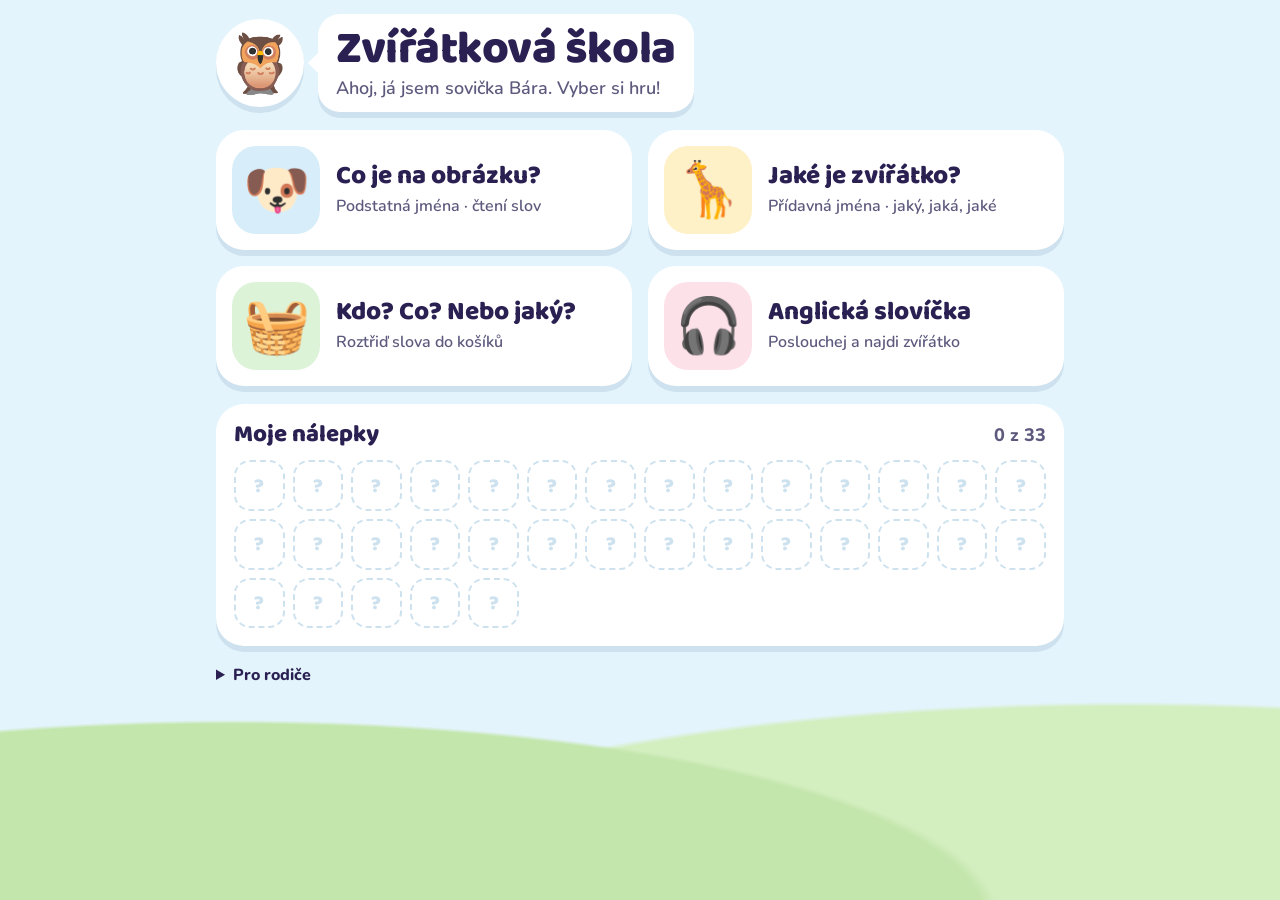
==== index.html @ 3a4d7b4a "Add Zvířátková škola: HTML word game for kids Single-file app with four games: picture to noun, adje" ====
<!doctype html>
<html lang="cs">
<head>
<meta charset="utf-8">
<meta name="viewport" content="width=device-width, initial-scale=1, viewport-fit=cover">
<title>Zvířátková škola</title>
<meta name="claude:viewport-fit-sides" content="cover">
<link rel="stylesheet" href="https://fonts.googleapis.com/css2?family=Baloo+2:wght@600;800&family=Nunito:wght@600;800&display=swap">
<style>
/* Layout: jedna obrazovka – lišta nahoře, velká karta s obrázkem, pod ní velká tlačítka s odpověďmi; domů vede dlaždicová nabídka her a album nálepek */
:root {
  --sky: #E4F4FC;
  --hill-1: #C3E6AC;
  --hill-2: #D3EEBF;
  --cloud: #FFFFFF;
  --line: #CDE2EE;
  --ink: #2A2152;
  --ink-soft: #5E5A7E;
  --sun: #FFC93C;
  --sun-deep: #E0A516;
  --sun-tint: #FFF1C7;
  --grass: #46AD5B;
  --grass-deep: #2F8A45;
  --grass-tint: #DDF3D8;
  --lake: #2E8FD0;
  --lake-tint: #D7EEFA;
  --berry: #E9577F;
  --berry-tint: #FDE1E9;
  --on-color: #FFFFFF;
  --display: "Baloo 2", "Trebuchet MS", system-ui, sans-serif;
  --body: "Nunito", "Segoe UI", system-ui, sans-serif;
  --emoji: "Apple Color Emoji", "Segoe UI Emoji", "Noto Color Emoji", sans-serif;
  color-scheme: light;
}

html, body { height: 100%; }
[hidden] { display: none !important; }
body {
  margin: 0;
  color: var(--ink);
  font-family: var(--body);
  font-size: 18px;
  background:
    radial-gradient(ellipse 60% 22% at 18% 102%, var(--hill-1) 0 98%, transparent 100%) fixed,
    radial-gradient(ellipse 70% 26% at 88% 104%, var(--hill-2) 0 98%, transparent 100%) fixed,
    var(--sky);
  -webkit-tap-highlight-color: transparent;
}

button { font: inherit; color: inherit; cursor: pointer; touch-action: manipulation; }
button:focus-visible { outline: 4px solid var(--lake); outline-offset: 3px; }

.app {
  box-sizing: border-box;
  min-height: 100%;
  max-width: 880px;
  margin: 0 auto;
  padding-block: 14px 32px;
  padding-left: max(16px, env(safe-area-inset-left, 0px));
  padding-right: max(16px, env(safe-area-inset-right, 0px));
}
.screen { display: flex; flex-direction: column; gap: 18px; }

/* ---------- domovská obrazovka ---------- */
.hello { display: flex; align-items: center; gap: 14px; }
.owl {
  flex: none; width: 88px; height: 88px; border: 0; border-radius: 50%;
  background: var(--cloud); box-shadow: 0 6px 0 var(--line);
  font-family: var(--emoji); font-size: 58px; line-height: 1;
}
.owl:active { transform: translateY(4px); box-shadow: 0 2px 0 var(--line); }
.bubble {
  position: relative; min-width: 0;
  background: var(--cloud); border-radius: 22px; padding: 12px 18px;
  box-shadow: 0 6px 0 var(--line);
}
.bubble::before {
  content: ""; position: absolute; left: -10px; top: 50%; translate: 0 -50%;
  border: 10px solid transparent; border-right-color: var(--cloud); border-left: 0;
}
.bubble h1 {
  margin: 0; font: 800 clamp(30px, 7vw, 46px)/1 var(--display); letter-spacing: -0.01em;
  text-wrap: balance;
}
.bubble p { margin: 4px 0 0; color: var(--ink-soft); font-weight: 600; }

.tiles { display: grid; gap: 16px; grid-template-columns: repeat(auto-fit, minmax(min(100%, 300px), 1fr)); }
.tile {
  display: flex; align-items: center; gap: 16px; text-align: left;
  padding: 16px; border: 0; border-radius: 28px;
  background: var(--cloud); box-shadow: 0 6px 0 var(--line);
  transition: transform .12s;
}
.tile:hover { transform: translateY(-2px); }
.tile:active { transform: translateY(4px); box-shadow: 0 2px 0 var(--line); }
.tile .ico {
  flex: none; width: 88px; height: 88px; border-radius: 24px;
  display: grid; place-items: center;
  background: var(--tint); font-family: var(--emoji); font-size: 54px; line-height: 1;
}
.tile .t { display: block; font: 800 26px/1.05 var(--display); }
.tile .s { display: block; margin-top: 4px; color: var(--ink-soft); font-size: 16px; font-weight: 600; }

.panel { background: var(--cloud); border-radius: 28px; padding: 18px; box-shadow: 0 6px 0 var(--line); }
.panel-head { display: flex; align-items: baseline; justify-content: space-between; gap: 12px; flex-wrap: wrap; }
.panel h2 { margin: 0; font: 800 24px/1.1 var(--display); }
.count { color: var(--ink-soft); font-weight: 800; font-variant-numeric: tabular-nums; }
.album { display: grid; gap: 8px; margin-top: 12px; grid-template-columns: repeat(auto-fill, minmax(50px, 1fr)); }
.sticker {
  aspect-ratio: 1; max-width: 100%; border-radius: 16px;
  display: grid; place-items: center;
  background: var(--sun-tint); font-family: var(--emoji); font-size: 30px; line-height: 1;
}
.sticker.empty {
  background: transparent; border: 2px dashed var(--line);
  color: var(--line); font: 800 20px var(--display);
}
.sticker.fresh { animation: pop .6s ease-out; }

details.parents { color: var(--ink-soft); font-size: 16px; }
details.parents summary { cursor: pointer; font-weight: 800; color: var(--ink); }
details.parents ul { margin: 10px 0 0; padding-left: 20px; display: grid; gap: 6px; max-width: 65ch; }

/* ---------- hra ---------- */
.bar { display: flex; align-items: center; gap: 12px; }
.round {
  flex: none; width: 58px; height: 58px; border: 0; border-radius: 50%;
  background: var(--cloud); box-shadow: 0 5px 0 var(--line);
  font-family: var(--emoji); font-size: 28px; line-height: 1;
}
.round:active { transform: translateY(3px); box-shadow: 0 2px 0 var(--line); }
.paws { flex: 1; min-width: 0; display: flex; justify-content: center; gap: 2px; flex-wrap: wrap; }
.paws span { font-family: var(--emoji); font-size: clamp(16px, 4.4vw, 24px); opacity: .2; filter: grayscale(1); transition: opacity .3s; }
.paws span.done { opacity: 1; filter: none; }
.paws span.now { opacity: .6; filter: none; animation: pulse 1.2s ease-in-out infinite; }

.card {
  position: relative; background: var(--cloud); border-radius: 32px;
  padding: 18px 18px 22px; box-shadow: 0 8px 0 var(--line);
  display: flex; flex-direction: column; align-items: center; gap: 6px; text-align: center;
}
.picture { font-family: var(--emoji); font-size: clamp(100px, 28vw, 150px); line-height: 1.05; }
.picture.pop { animation: pop .5s ease-out; }
.word { font: 800 clamp(42px, 11vw, 68px)/1 var(--display); letter-spacing: .01em; overflow-wrap: anywhere; }
.word.en { color: var(--lake); }
.prompt { display: flex; align-items: center; justify-content: center; gap: 10px; flex-wrap: wrap; }
.prompt p { margin: 0; font: 800 clamp(22px, 5vw, 30px)/1.15 var(--display); text-wrap: balance; }
.speak {
  flex: none; width: 52px; height: 52px; border: 0; border-radius: 50%;
  background: var(--lake-tint); font-family: var(--emoji); font-size: 26px; line-height: 1;
}

.options { display: grid; gap: 14px; grid-template-columns: repeat(2, minmax(0, 1fr)); }
.options[data-count="3"] { grid-template-columns: repeat(3, minmax(0, 1fr)); }
@media (min-width: 700px) { .options[data-count="4"] { grid-template-columns: repeat(4, minmax(0, 1fr)); } }
@media (max-width: 460px) { .options[data-count="3"][data-kind="word"] { grid-template-columns: minmax(0, 1fr); } }

.opt {
  min-height: 96px; min-width: 0; padding: 10px 8px; border: 0; border-radius: 26px;
  background: var(--cloud); box-shadow: 0 6px 0 var(--line);
  font: 800 clamp(26px, 6vw, 36px)/1.05 var(--display); overflow-wrap: anywhere;
  transition: transform .1s, background-color .2s, opacity .2s;
}
.opt:active:not(:disabled) { transform: translateY(4px); box-shadow: 0 2px 0 var(--line); }
.opt.pic { min-height: 124px; font-family: var(--emoji); font-size: clamp(60px, 14vw, 84px); line-height: 1; }
.opt.basket { min-height: 132px; display: flex; flex-direction: column; align-items: center; justify-content: center; gap: 2px; }
.opt.basket .q { font: 800 clamp(26px, 6vw, 34px)/1 var(--display); }
.opt.basket .k { font: 800 15px/1.2 var(--body); color: var(--ink-soft); text-transform: uppercase; letter-spacing: .06em; }
.opt.basket .b { font-family: var(--emoji); font-size: 34px; line-height: 1.1; }
.opt.noun { background: var(--lake-tint); }
.opt.adj { background: var(--sun-tint); }
.opt.right { background: var(--grass); color: var(--on-color); box-shadow: 0 6px 0 var(--grass-deep); animation: bounce .5s ease-out; }
.opt.right .k { color: var(--on-color); }
.opt.wrong { opacity: .4; animation: wobble .45s ease-in-out; cursor: default; }
.opt.reveal { outline: 5px dashed var(--grass); outline-offset: 4px; }
.opt:disabled { cursor: default; }

.feedback {
  min-height: 2.6em; margin: 0; text-align: center;
  font: 800 clamp(20px, 4.6vw, 26px)/1.25 var(--display); text-wrap: balance;
}
.feedback.good { color: var(--grass-deep); }
.feedback.try { color: var(--berry); }

.big {
  align-self: center; border: 0; border-radius: 999px; padding: 14px 42px;
  background: var(--sun); box-shadow: 0 6px 0 var(--sun-deep);
  font: 800 28px/1 var(--display);
}
.big:active { transform: translateY(4px); box-shadow: 0 2px 0 var(--sun-deep); }
.big.alt { background: var(--cloud); box-shadow: 0 6px 0 var(--line); }

/* ---------- konec kola ---------- */
.done { align-items: center; text-align: center; }
.done h2 { margin: 0; font: 800 clamp(40px, 10vw, 60px)/1 var(--display); }
.stars { font-family: var(--emoji); font-size: clamp(54px, 15vw, 76px); line-height: 1; display: flex; gap: 6px; }
.stars span { animation: pop .5s ease-out backwards; }
.stars span.off { filter: grayscale(1); opacity: .25; }
.reward { display: flex; align-items: center; gap: 14px; text-align: left; }
.reward .sticker { width: 96px; font-size: 64px; border-radius: 26px; }
.reward p { margin: 0; font: 800 22px/1.2 var(--display); }
.reward small { display: block; color: var(--ink-soft); font: 600 16px var(--body); }
.row { display: flex; gap: 14px; flex-wrap: wrap; justify-content: center; }

.spark {
  position: fixed; z-index: 50; pointer-events: none;
  font-family: var(--emoji); font-size: 30px; line-height: 1;
  animation: fly .9s ease-out forwards;
}

@keyframes pop { 0% { transform: scale(.3); opacity: 0; } 70% { transform: scale(1.15); opacity: 1; } 100% { transform: scale(1); } }
@keyframes bounce { 0%, 100% { transform: translateY(0); } 40% { transform: translateY(-10px) scale(1.04); } }
@keyframes wobble { 0%, 100% { transform: translateX(0); } 25% { transform: translateX(-7px); } 75% { transform: translateX(7px); } }
@keyframes pulse { 50% { transform: scale(1.25); } }
@keyframes fly { to { transform: translate(var(--dx), var(--dy)) scale(.4) rotate(40deg); opacity: 0; } }

@media (prefers-reduced-motion: reduce) {
  *, *::before, *::after { animation: none !important; transition: none !important; }
  .spark { display: none; }
}
</style>
</head>
<body>
<div class="app">

  <!-- DOMŮ -->
  <section id="home" class="screen">
    <div class="hello">
      <button class="owl" id="owl" type="button" aria-label="Sovička Bára – poslechnout">🦉</button>
      <div class="bubble">
        <h1>Zvířátková škola</h1>
        <p>Ahoj, já jsem sovička Bára. Vyber si hru!</p>
      </div>
    </div>

    <div class="tiles">
      <button class="tile" type="button" data-game="nouns" style="--tint: var(--lake-tint)">
        <span class="ico">🐶</span>
        <span class="txt"><span class="t">Co je na obrázku?</span><span class="s">Podstatná jména · čtení slov</span></span>
      </button>
      <button class="tile" type="button" data-game="adjectives" style="--tint: var(--sun-tint)">
        <span class="ico">🦒</span>
        <span class="txt"><span class="t">Jaké je zvířátko?</span><span class="s">Přídavná jména · jaký, jaká, jaké</span></span>
      </button>
      <button class="tile" type="button" data-game="sort" style="--tint: var(--grass-tint)">
        <span class="ico">🧺</span>
        <span class="txt"><span class="t">Kdo? Co? Nebo jaký?</span><span class="s">Roztřiď slova do košíků</span></span>
      </button>
      <button class="tile" type="button" data-game="english" style="--tint: var(--berry-tint)">
        <span class="ico">🎧</span>
        <span class="txt"><span class="t">Anglická slovíčka</span><span class="s">Poslouchej a najdi zvířátko</span></span>
      </button>
    </div>

    <div class="panel">
      <div class="panel-head">
        <h2>Moje nálepky</h2>
        <span class="count" id="albumCount"></span>
      </div>
      <div class="album" id="album"></div>
    </div>

    <details class="parents">
      <summary>Pro rodiče</summary>
      <ul>
        <li>Kolo má 8 otázek. Začíná se dvěma možnostmi, pak jsou tři a nakonec čtyři, aby obtížnost rostla postupně.</li>
        <li>Po každé odpovědi Bára vysvětlí, proč je odpověď správná nebo co hledáme (např. „Slon není malý“). Za chybu se nic neztrácí, dítě zkouší znovu.</li>
        <li>Zadání se čte nahlas, takže si poradí i dítě, které ještě nečte. Tlačítkem 🔊 si ho může pustit znovu.</li>
        <li>Hvězdičky se počítají za odpovědi napoprvé. Každé dokončené kolo přinese novou nálepku do alba.</li>
        <li>Hlas používá předčítání zabudované v zařízení. Když aplikace nemluví, doinstalujte v nastavení systému český (a pro slovíčka anglický) hlas.</li>
      </ul>
    </details>
  </section>

  <!-- HRA -->
  <section id="game" class="screen" hidden>
    <div class="bar">
      <button class="round" id="homeBtn" type="button" aria-label="Zpět domů">🏠</button>
      <div class="paws" id="paws" aria-label="Postup v kole"></div>
      <button class="round" id="soundBtn" type="button" aria-label="Zapnout nebo vypnout hlas">🔊</button>
    </div>

    <div class="card">
      <div class="picture" id="picture" aria-hidden="true"></div>
      <div class="word" id="word"></div>
      <div class="prompt">
        <p id="prompt"></p>
        <button class="speak" id="again" type="button" aria-label="Poslechnout znovu">🔊</button>
      </div>
    </div>

    <div class="options" id="options"></div>
    <p class="feedback" id="feedback" aria-live="polite"></p>
    <button class="big" id="next" type="button" hidden>Dál ➜</button>
  </section>

  <!-- KONEC KOLA -->
  <section id="end" class="screen done" hidden>
    <h2 id="endTitle">Hotovo!</h2>
    <div class="stars" id="stars"></div>
    <p class="feedback" id="endText"></p>
    <div class="panel reward" id="reward"></div>
    <div class="row">
      <button class="big" id="replay" type="button">Hrát znovu</button>
      <button class="big alt" id="toHome" type="button">Domů</button>
    </div>
  </section>

</div>

<script>
document.documentElement.lang = "cs";

// ---------- data ----------
// [česky, rod (m/f/n), obrázek, anglicky]
const ANIMALS = [
  ["pes", "m", "🐶", "dog"], ["kočka", "f", "🐱", "cat"], ["myš", "f", "🐭", "mouse"],
  ["králík", "m", "🐰", "rabbit"], ["liška", "f", "🦊", "fox"], ["medvěd", "m", "🐻", "bear"],
  ["lev", "m", "🦁", "lion"], ["tygr", "m", "🐯", "tiger"], ["kráva", "f", "🐮", "cow"],
  ["prase", "n", "🐷", "pig"], ["žába", "f", "🐸", "frog"], ["opice", "f", "🐵", "monkey"],
  ["slon", "m", "🐘", "elephant"], ["žirafa", "f", "🦒", "giraffe"], ["zebra", "f", "🦓", "zebra"],
  ["kůň", "m", "🐴", "horse"], ["ovce", "f", "🐑", "sheep"], ["kuře", "n", "🐥", "chick"],
  ["slepice", "f", "🐔", "hen"], ["kachna", "f", "🦆", "duck"], ["sova", "f", "🦉", "owl"],
  ["ryba", "f", "🐟", "fish"], ["želva", "f", "🐢", "turtle"], ["had", "m", "🐍", "snake"],
  ["motýl", "m", "🦋", "butterfly"], ["včela", "f", "🐝", "bee"], ["šnek", "m", "🐌", "snail"],
  ["ježek", "m", "🦔", "hedgehog"], ["velryba", "f", "🐳", "whale"], ["tučňák", "m", "🐧", "penguin"],
  ["krokodýl", "m", "🐊", "crocodile"], ["veverka", "f", "🐿️", "squirrel"], ["klokan", "m", "🦘", "kangaroo"],
].map(([cz, g, pic, en]) => ({ cz, g, pic, en }));
const ANIMAL = Object.fromEntries(ANIMALS.map(a => [a.cz, a]));

// zvíře, správná vlastnost, špatné možnosti (první je opak, ten se ukazuje už při dvou možnostech)
const TRAITS = [
  ["slon", "velký", ["malý", "zelený", "pichlavý"]],
  ["myš", "malý", ["velký", "vysoký", "zelený"]],
  ["žirafa", "vysoký", ["nízký", "zelený", "pichlavý"]],
  ["žába", "zelený", ["růžový", "chlupatý", "vysoký"]],
  ["prase", "růžový", ["zelený", "pichlavý", "modrý"]],
  ["šnek", "pomalý", ["rychlý", "vysoký", "chlupatý"]],
  ["želva", "pomalý", ["rychlý", "chlupatý", "růžový"]],
  ["ježek", "pichlavý", ["obrovský", "modrý", "vysoký"]],
  ["had", "dlouhý", ["krátký", "chlupatý", "růžový"]],
  ["liška", "oranžový", ["modrý", "zelený", "pichlavý"]],
  ["motýl", "barevný", ["obrovský", "pichlavý", "chlupatý"]],
  ["medvěd", "chlupatý", ["pichlavý", "zelený", "malinký"]],
  ["lev", "silný", ["slabý", "zelený", "pichlavý"]],
  ["tučňák", "černobílý", ["zelený", "růžový", "oranžový"]],
  ["kuře", "žlutý", ["modrý", "obrovský", "pichlavý"]],
  ["ovce", "bílý", ["zelený", "modrý", "pichlavý"]],
  ["velryba", "obrovský", ["malinký", "chlupatý", "pichlavý"]],
  ["zebra", "pruhovaný", ["puntíkovaný", "zelený", "pichlavý"]],
  ["králík", "ušatý", ["pichlavý", "zelený", "obrovský"]],
];

// slova na třídění: [slovo, druh, obrázek]
const NOUNS = [
  ["pes", "🐶"], ["kočka", "🐱"], ["slon", "🐘"], ["žába", "🐸"], ["míč", "⚽"], ["dům", "🏠"],
  ["jablko", "🍎"], ["auto", "🚗"], ["strom", "🌳"], ["slunce", "☀️"], ["ryba", "🐟"], ["kytka", "🌷"],
  ["mrak", "☁️"], ["banán", "🍌"], ["sova", "🦉"], ["kolo", "🚲"], ["dort", "🎂"], ["vlak", "🚂"],
];
const ADJECTIVES = [
  ["veselý", "😄"], ["smutný", "😢"], ["ospalý", "😴"], ["velký", "🐘"], ["malý", "🐭"], ["rychlý", "🐆"],
  ["pomalý", "🐌"], ["zelený", "🐸"], ["žlutý", "🐥"], ["chlupatý", "🐻"], ["pichlavý", "🦔"], ["hladový", "🍽️"],
  ["mokrý", "💧"], ["studený", "🥶"], ["teplý", "☕"], ["kulatý", "⚽"], ["sladký", "🍬"], ["vysoký", "🦒"],
];

const ROUND = 8;
const JAKY = { m: "Jaký", f: "Jaká", n: "Jaké" };

// ---------- pomocníci ----------
const $ = id => document.getElementById(id);
const cap = s => s[0].toUpperCase() + s.slice(1);
const shuffle = arr => { const a = [...arr]; for (let i = a.length - 1; i > 0; i--) { const j = Math.floor(Math.random() * (i + 1)); [a[i], a[j]] = [a[j], a[i]]; } return a; };
const sample = (arr, n) => shuffle(arr).slice(0, n);
// přídavné jméno ve správném rodě: velký → velká / velké
const adj = (base, g) => base.endsWith("ý") && g !== "m" ? base.slice(0, -1) + (g === "f" ? "á" : "é") : base;
// náročnost roste: 2, 3, a nakonec 4 možnosti
const optionCount = i => (i < 3 ? 2 : i < 6 ? 3 : 4);
const cz = text => ["cs", text];
const en = text => ["en", text];
const plain = parts => parts.map(p => p[1]).join(" ").replace(/\s+([.,!?])/g, "$1");

const store = {
  get(key, fallback) { try { const v = localStorage.getItem("zvs-" + key); return v === null ? fallback : JSON.parse(v); } catch (e) { return fallback; } },
  set(key, value) { try { localStorage.setItem("zvs-" + key, JSON.stringify(value)); } catch (e) { /* bez úložiště to jen nepřežije zavření */ } },
};

// ---------- hlas ----------
const voice = {
  on: store.get("sound", true),
  list: [],
  load() { try { this.list = speechSynthesis.getVoices(); } catch (e) { this.list = []; } },
  pick(lang) { return this.list.find(v => v.lang.toLowerCase().startsWith(lang)) || null; },
  say(parts) {
    if (!this.on || !("speechSynthesis" in window)) return;
    try {
      speechSynthesis.cancel();
      for (const [lang, text] of parts) {
        const u = new SpeechSynthesisUtterance(text);
        u.lang = lang === "en" ? "en-GB" : "cs-CZ";
        const v = this.pick(lang);
        if (v) u.voice = v;
        u.rate = lang === "en" ? 0.8 : 0.95;
        u.pitch = 1.1;
        speechSynthesis.speak(u);
      }
    } catch (e) { /* zařízení neumí předčítat – text je vidět i tak */ }
  },
  stop() { try { speechSynthesis.cancel(); } catch (e) {} },
};
if ("speechSynthesis" in window) { voice.load(); speechSynthesis.onvoiceschanged = () => voice.load(); }

let audio = null;
function chime() {
  if (!voice.on) return;
  try {
    audio = audio || new (window.AudioContext || window.webkitAudioContext)();
    const now = audio.currentTime;
    [523.25, 783.99].forEach((f, i) => {
      const o = audio.createOscillator(), g = audio.createGain();
      o.type = "sine"; o.frequency.value = f;
      g.gain.setValueAtTime(0.0001, now + i * 0.12);
      g.gain.exponentialRampToValueAtTime(0.18, now + i * 0.12 + 0.02);
      g.gain.exponentialRampToValueAtTime(0.0001, now + i * 0.12 + 0.35);
      o.connect(g).connect(audio.destination);
      o.start(now + i * 0.12); o.stop(now + i * 0.12 + 0.4);
    });
  } catch (e) {}
}

// ---------- otázky ----------
const GAMES = {
  nouns() {
    return sample(ANIMALS, ROUND).map((a, i) => {
      const others = sample(ANIMALS.filter(o => o !== a), optionCount(i) - 1);
      return {
        picture: a.pic, prompt: "Co je na obrázku?", say: [cz("Co je na obrázku?")], kind: "word",
        options: shuffle([a, ...others]).map(o => ({
          label: o.cz, correct: o === a,
          say: o === a ? [cz(`Ano! Na obrázku je ${a.cz}.`)]
                       : [cz(`To je slovo ${o.cz}. Na obrázku je někdo jiný. Zkus to znovu.`)],
        })),
      };
    });
  },
  adjectives() {
    return sample(TRAITS, ROUND).map(([name, right, wrong], i) => {
      const a = ANIMAL[name];
      const q = `${JAKY[a.g]} je ${a.cz}?`;
      const words = shuffle([right, ...wrong.slice(0, optionCount(i) - 1)]);
      return {
        picture: a.pic, prompt: q, say: [cz(q)], kind: "word",
        options: words.map(w => ({
          label: adj(w, a.g), correct: w === right,
          say: w === right ? [cz(`Ano! ${cap(a.cz)} je ${adj(w, a.g)}.`)]
                           : [cz(`${cap(a.cz)} není ${adj(w, a.g)}. Zkus to znovu.`)],
        })),
      };
    });
  },
  english() {
    return sample(ANIMALS, ROUND).map((a, i) => {
      const others = sample(ANIMALS.filter(o => o !== a), optionCount(i) - 1);
      return {
        word: a.en, wordClass: "en", prompt: "Poslouchej a najdi obrázek", say: [cz("Najdi"), en(a.en)], kind: "pic",
        options: shuffle([a, ...others]).map(o => ({
          label: o.pic, aria: o.cz, correct: o === a,
          say: o === a ? [cz("Ano!"), en(a.en), cz(`je česky ${a.cz}.`)]
                       : [cz(`To je ${o.cz}, anglicky`), en(o.en), cz(". Zkus to znovu.")],
        })),
      };
    });
  },
  sort() {
    const words = shuffle([
      ...sample(NOUNS, ROUND / 2).map(([w, pic]) => ({ w, pic, noun: true })),
      ...sample(ADJECTIVES, ROUND / 2).map(([w, pic]) => ({ w, pic, noun: false })),
    ]);
    return words.map(({ w, pic, noun }) => {
      const nounWhy = `${cap(w)} je podstatné jméno. Ptáme se: kdo, co?`;
      const adjWhy = `${cap(w)} je přídavné jméno. Ptáme se: jaký?`;
      return {
        word: w, revealPicture: pic, prompt: "Do kterého košíku patří?",
        say: [cz(w), cz("Do kterého košíku patří?")], kind: "basket", single: true,
        options: [
          { basket: "noun", q: "Kdo? Co?", k: "podstatné jméno", b: "🐶", correct: noun,
            say: [cz(noun ? `Ano! ${nounWhy}` : `Tentokrát ne. ${adjWhy}`)] },
          { basket: "adj", q: "Jaký?", k: "přídavné jméno", b: "🌈", correct: !noun,
            say: [cz(!noun ? `Ano! ${adjWhy}` : `Tentokrát ne. ${nounWhy}`)] },
        ],
      };
    });
  },
};

// ---------- hra ----------
const state = { game: null, qs: [], i: 0, score: 0, tries: 0, locked: false };
const screens = { home: $("home"), game: $("game"), end: $("end") };
function show(name) {
  for (const [k, el] of Object.entries(screens)) el.hidden = k !== name;
  window.scrollTo(0, 0);
}

function start(game) {
  state.game = game; state.qs = GAMES[game](); state.i = 0; state.score = 0;
  show("game");
  ask();
}

function renderPaws() {
  $("paws").innerHTML = state.qs.map((_, i) =>
    `<span class="${i < state.i ? "done" : i === state.i ? "now" : ""}">🐾</span>`).join("");
}

function ask() {
  const q = state.qs[state.i];
  state.tries = 0; state.locked = false;
  renderPaws();

  const pic = $("picture");
  pic.textContent = q.picture || "";
  pic.hidden = !q.picture;
  pic.classList.remove("pop");
  const word = $("word");
  word.textContent = q.word || "";
  word.hidden = !q.word;
  word.className = "word" + (q.wordClass ? " " + q.wordClass : "");
  $("prompt").textContent = q.prompt;

  const box = $("options");
  box.innerHTML = "";
  box.dataset.count = q.options.length;
  box.dataset.kind = q.kind;
  q.options.forEach(o => {
    const b = document.createElement("button");
    b.type = "button";
    if (q.kind === "basket") {
      b.className = "opt basket " + o.basket;
      b.innerHTML = `<span class="b">${o.b}</span><span class="q">${o.q}</span><span class="k">${o.k}</span>`;
      b.setAttribute("aria-label", `${o.q} ${o.k}`);
    } else {
      b.className = "opt" + (q.kind === "pic" ? " pic" : "");
      b.textContent = o.label;
      if (o.aria) b.setAttribute("aria-label", o.aria);
    }
    b.addEventListener("click", () => answer(q, o, b));
    box.appendChild(b);
  });

  const fb = $("feedback");
  fb.textContent = ""; fb.className = "feedback";
  $("next").hidden = true;
  voice.say(q.say);
}

function answer(q, o, b) {
  if (state.locked || b.disabled) return;
  const fb = $("feedback");
  fb.textContent = plain(o.say);
  voice.say(o.say);

  if (o.correct) {
    state.locked = true;
    if (state.tries === 0) state.score++;
    b.classList.add("right");
    fb.className = "feedback good";
    chime();
    sparkle(b);
    finishQuestion(q);
    return;
  }

  state.tries++;
  b.classList.add("wrong");
  b.disabled = true;
  fb.className = "feedback try";
  if (q.single) {
    // u dvou košíků ukážeme správný a jdeme dál
    state.locked = true;
    const idx = q.options.findIndex(x => x.correct);
    $("options").children[idx].classList.add("reveal");
    finishQuestion(q);
  }
}

function finishQuestion(q) {
  [...$("options").children].forEach(btn => { btn.disabled = true; });
  if (q.revealPicture) {
    const pic = $("picture");
    pic.textContent = q.revealPicture; pic.hidden = false;
    pic.classList.add("pop");
  }
  const next = $("next");
  next.textContent = state.i === state.qs.length - 1 ? "Hotovo ➜" : "Dál ➜";
  next.hidden = false;
  next.focus({ preventScroll: true });
}

function nextQuestion() {
  state.i++;
  if (state.i < state.qs.length) ask(); else finish();
}

function sparkle(el) {
  if (matchMedia("(prefers-reduced-motion: reduce)").matches) return;
  const r = el.getBoundingClientRect();
  const icons = ["⭐", "✨", "🌟", "⭐", "✨", "🌟", "⭐"];
  icons.forEach((icon, i) => {
    const s = document.createElement("span");
    s.className = "spark";
    s.textContent = icon;
    const angle = (Math.PI * 2 * i) / icons.length;
    s.style.left = r.left + r.width / 2 - 15 + "px";
    s.style.top = r.top + r.height / 2 - 15 + "px";
    s.style.setProperty("--dx", Math.cos(angle) * 110 + "px");
    s.style.setProperty("--dy", Math.sin(angle) * 90 - 30 + "px");
    document.body.appendChild(s);
    setTimeout(() => s.remove(), 1000);
  });
}

// ---------- konec kola a nálepky ----------
function finish() {
  const n = state.score;
  const stars = n >= ROUND ? 3 : n >= ROUND - 2 ? 2 : 1;
  $("stars").innerHTML = [0, 1, 2].map(i =>
    `<span class="${i < stars ? "" : "off"}" style="animation-delay:${i * 0.15}s">⭐</span>`).join("");
  $("endTitle").textContent = stars === 3 ? "Výborně!" : stars === 2 ? "Moc hezky!" : "Hotovo!";
  const text = `Napoprvé správně: ${n} z ${ROUND}.`;
  $("endText").textContent = text;

  const owned = store.get("stickers", []);
  const left = ANIMALS.filter(a => !owned.includes(a.cz));
  const reward = $("reward");
  let speech = `${$("endTitle").textContent} ${text}`;
  if (left.length) {
    const got = left[Math.floor(Math.random() * left.length)];
    owned.push(got.cz);
    store.set("stickers", owned);
    state.fresh = got.cz;
    reward.innerHTML = `<span class="sticker fresh">${got.pic}</span><p>Nová nálepka: ${got.cz}!<small>Najdeš ji v albu na hlavní stránce.</small></p>`;
    speech += ` Získáváš nálepku: ${got.cz}.`;
  } else {
    reward.innerHTML = `<span class="sticker">🏆</span><p>Máš všechny nálepky!<small>Jsi opravdový znalec zvířátek.</small></p>`;
  }
  show("end");
  chime();
  voice.say([cz(speech)]);
}

function renderAlbum() {
  const owned = store.get("stickers", []);
  $("album").innerHTML = ANIMALS.map(a => owned.includes(a.cz)
    ? `<span class="sticker${a.cz === state.fresh ? " fresh" : ""}" title="${a.cz}" aria-label="${a.cz}">${a.pic}</span>`
    : `<span class="sticker empty" aria-hidden="true">?</span>`).join("");
  $("albumCount").textContent = `${owned.length} z ${ANIMALS.length}`;
  state.fresh = null;
}

function goHome() {
  voice.stop();
  renderAlbum();
  show("home");
}

function renderSound() {
  $("soundBtn").textContent = voice.on ? "🔊" : "🔇";
  $("soundBtn").setAttribute("aria-pressed", String(voice.on));
}

// ---------- ovládání ----------
document.querySelectorAll(".tile").forEach(t => t.addEventListener("click", () => start(t.dataset.game)));
$("owl").addEventListener("click", () => voice.say([cz("Ahoj, já jsem sovička Bára. Vyber si hru!")]));
$("again").addEventListener("click", () => voice.say(state.qs[state.i].say));
$("next").addEventListener("click", () => { voice.stop(); nextQuestion(); });
$("homeBtn").addEventListener("click", goHome);
$("toHome").addEventListener("click", goHome);
$("replay").addEventListener("click", () => start(state.game));
$("soundBtn").addEventListener("click", () => {
  voice.on = !voice.on;
  store.set("sound", voice.on);
  if (!voice.on) voice.stop();
  renderSound();
});

renderSound();
renderAlbum();
</script>
</body>
</html>
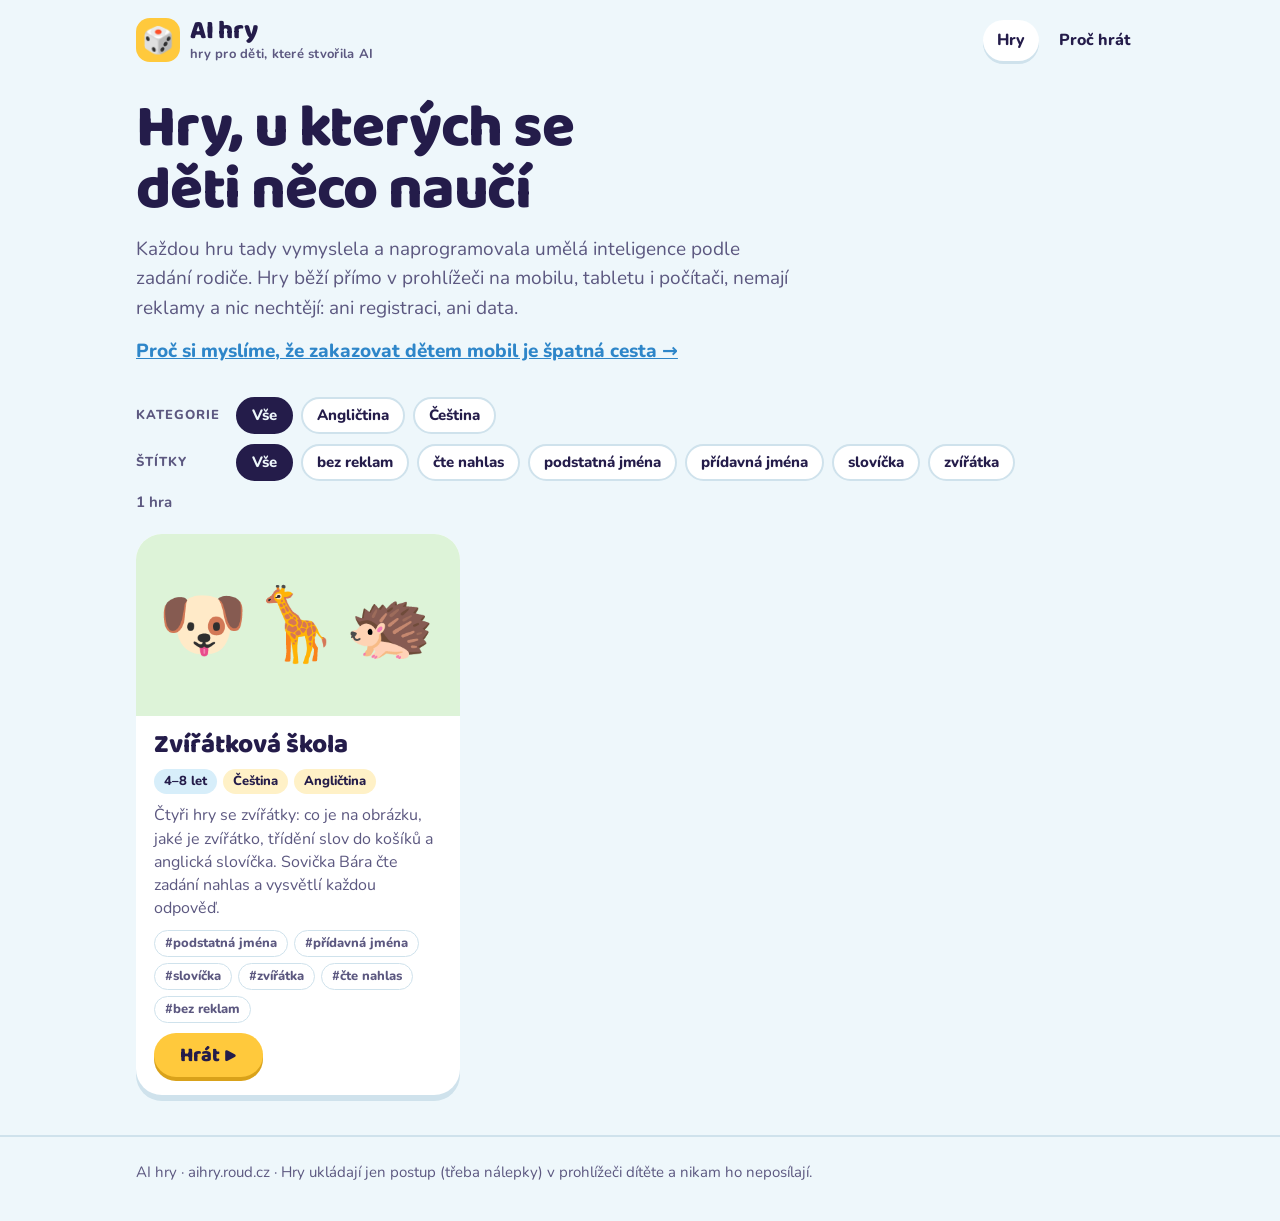
==== commit 156fb783: "Turn repo into aihry.roud.cz: game catalog and article Catalog of kids' learning games filterable by" ====
--- a/index.html
+++ b/index.html
@@ -3,687 +3,102 @@
 <head>
 <meta charset="utf-8">
 <meta name="viewport" content="width=device-width, initial-scale=1, viewport-fit=cover">
-<title>Zvířátková škola</title>
+<title>AI hry pro děti</title>
 <meta name="claude:viewport-fit-sides" content="cover">
-<link rel="stylesheet" href="https://fonts.googleapis.com/css2?family=Baloo+2:wght@600;800&family=Nunito:wght@600;800&display=swap">
-<style>
-/* Layout: jedna obrazovka – lišta nahoře, velká karta s obrázkem, pod ní velká tlačítka s odpověďmi; domů vede dlaždicová nabídka her a album nálepek */
-:root {
-  --sky: #E4F4FC;
-  --hill-1: #C3E6AC;
-  --hill-2: #D3EEBF;
-  --cloud: #FFFFFF;
-  --line: #CDE2EE;
-  --ink: #2A2152;
-  --ink-soft: #5E5A7E;
-  --sun: #FFC93C;
-  --sun-deep: #E0A516;
-  --sun-tint: #FFF1C7;
-  --grass: #46AD5B;
-  --grass-deep: #2F8A45;
-  --grass-tint: #DDF3D8;
-  --lake: #2E8FD0;
-  --lake-tint: #D7EEFA;
-  --berry: #E9577F;
-  --berry-tint: #FDE1E9;
-  --on-color: #FFFFFF;
-  --display: "Baloo 2", "Trebuchet MS", system-ui, sans-serif;
-  --body: "Nunito", "Segoe UI", system-ui, sans-serif;
-  --emoji: "Apple Color Emoji", "Segoe UI Emoji", "Noto Color Emoji", sans-serif;
-  color-scheme: light;
-}
-
-html, body { height: 100%; }
-[hidden] { display: none !important; }
-body {
-  margin: 0;
-  color: var(--ink);
-  font-family: var(--body);
-  font-size: 18px;
-  background:
-    radial-gradient(ellipse 60% 22% at 18% 102%, var(--hill-1) 0 98%, transparent 100%) fixed,
-    radial-gradient(ellipse 70% 26% at 88% 104%, var(--hill-2) 0 98%, transparent 100%) fixed,
-    var(--sky);
-  -webkit-tap-highlight-color: transparent;
-}
-
-button { font: inherit; color: inherit; cursor: pointer; touch-action: manipulation; }
-button:focus-visible { outline: 4px solid var(--lake); outline-offset: 3px; }
-
-.app {
-  box-sizing: border-box;
-  min-height: 100%;
-  max-width: 880px;
-  margin: 0 auto;
-  padding-block: 14px 32px;
-  padding-left: max(16px, env(safe-area-inset-left, 0px));
-  padding-right: max(16px, env(safe-area-inset-right, 0px));
-}
-.screen { display: flex; flex-direction: column; gap: 18px; }
-
-/* ---------- domovská obrazovka ---------- */
-.hello { display: flex; align-items: center; gap: 14px; }
-.owl {
-  flex: none; width: 88px; height: 88px; border: 0; border-radius: 50%;
-  background: var(--cloud); box-shadow: 0 6px 0 var(--line);
-  font-family: var(--emoji); font-size: 58px; line-height: 1;
-}
-.owl:active { transform: translateY(4px); box-shadow: 0 2px 0 var(--line); }
-.bubble {
-  position: relative; min-width: 0;
-  background: var(--cloud); border-radius: 22px; padding: 12px 18px;
-  box-shadow: 0 6px 0 var(--line);
-}
-.bubble::before {
-  content: ""; position: absolute; left: -10px; top: 50%; translate: 0 -50%;
-  border: 10px solid transparent; border-right-color: var(--cloud); border-left: 0;
-}
-.bubble h1 {
-  margin: 0; font: 800 clamp(30px, 7vw, 46px)/1 var(--display); letter-spacing: -0.01em;
-  text-wrap: balance;
-}
-.bubble p { margin: 4px 0 0; color: var(--ink-soft); font-weight: 600; }
-
-.tiles { display: grid; gap: 16px; grid-template-columns: repeat(auto-fit, minmax(min(100%, 300px), 1fr)); }
-.tile {
-  display: flex; align-items: center; gap: 16px; text-align: left;
-  padding: 16px; border: 0; border-radius: 28px;
-  background: var(--cloud); box-shadow: 0 6px 0 var(--line);
-  transition: transform .12s;
-}
-.tile:hover { transform: translateY(-2px); }
-.tile:active { transform: translateY(4px); box-shadow: 0 2px 0 var(--line); }
-.tile .ico {
-  flex: none; width: 88px; height: 88px; border-radius: 24px;
-  display: grid; place-items: center;
-  background: var(--tint); font-family: var(--emoji); font-size: 54px; line-height: 1;
-}
-.tile .t { display: block; font: 800 26px/1.05 var(--display); }
-.tile .s { display: block; margin-top: 4px; color: var(--ink-soft); font-size: 16px; font-weight: 600; }
-
-.panel { background: var(--cloud); border-radius: 28px; padding: 18px; box-shadow: 0 6px 0 var(--line); }
-.panel-head { display: flex; align-items: baseline; justify-content: space-between; gap: 12px; flex-wrap: wrap; }
-.panel h2 { margin: 0; font: 800 24px/1.1 var(--display); }
-.count { color: var(--ink-soft); font-weight: 800; font-variant-numeric: tabular-nums; }
-.album { display: grid; gap: 8px; margin-top: 12px; grid-template-columns: repeat(auto-fill, minmax(50px, 1fr)); }
-.sticker {
-  aspect-ratio: 1; max-width: 100%; border-radius: 16px;
-  display: grid; place-items: center;
-  background: var(--sun-tint); font-family: var(--emoji); font-size: 30px; line-height: 1;
-}
-.sticker.empty {
-  background: transparent; border: 2px dashed var(--line);
-  color: var(--line); font: 800 20px var(--display);
-}
-.sticker.fresh { animation: pop .6s ease-out; }
-
-details.parents { color: var(--ink-soft); font-size: 16px; }
-details.parents summary { cursor: pointer; font-weight: 800; color: var(--ink); }
-details.parents ul { margin: 10px 0 0; padding-left: 20px; display: grid; gap: 6px; max-width: 65ch; }
-
-/* ---------- hra ---------- */
-.bar { display: flex; align-items: center; gap: 12px; }
-.round {
-  flex: none; width: 58px; height: 58px; border: 0; border-radius: 50%;
-  background: var(--cloud); box-shadow: 0 5px 0 var(--line);
-  font-family: var(--emoji); font-size: 28px; line-height: 1;
-}
-.round:active { transform: translateY(3px); box-shadow: 0 2px 0 var(--line); }
-.paws { flex: 1; min-width: 0; display: flex; justify-content: center; gap: 2px; flex-wrap: wrap; }
-.paws span { font-family: var(--emoji); font-size: clamp(16px, 4.4vw, 24px); opacity: .2; filter: grayscale(1); transition: opacity .3s; }
-.paws span.done { opacity: 1; filter: none; }
-.paws span.now { opacity: .6; filter: none; animation: pulse 1.2s ease-in-out infinite; }
-
-.card {
-  position: relative; background: var(--cloud); border-radius: 32px;
-  padding: 18px 18px 22px; box-shadow: 0 8px 0 var(--line);
-  display: flex; flex-direction: column; align-items: center; gap: 6px; text-align: center;
-}
-.picture { font-family: var(--emoji); font-size: clamp(100px, 28vw, 150px); line-height: 1.05; }
-.picture.pop { animation: pop .5s ease-out; }
-.word { font: 800 clamp(42px, 11vw, 68px)/1 var(--display); letter-spacing: .01em; overflow-wrap: anywhere; }
-.word.en { color: var(--lake); }
-.prompt { display: flex; align-items: center; justify-content: center; gap: 10px; flex-wrap: wrap; }
-.prompt p { margin: 0; font: 800 clamp(22px, 5vw, 30px)/1.15 var(--display); text-wrap: balance; }
-.speak {
-  flex: none; width: 52px; height: 52px; border: 0; border-radius: 50%;
-  background: var(--lake-tint); font-family: var(--emoji); font-size: 26px; line-height: 1;
-}
-
-.options { display: grid; gap: 14px; grid-template-columns: repeat(2, minmax(0, 1fr)); }
-.options[data-count="3"] { grid-template-columns: repeat(3, minmax(0, 1fr)); }
-@media (min-width: 700px) { .options[data-count="4"] { grid-template-columns: repeat(4, minmax(0, 1fr)); } }
-@media (max-width: 460px) { .options[data-count="3"][data-kind="word"] { grid-template-columns: minmax(0, 1fr); } }
-
-.opt {
-  min-height: 96px; min-width: 0; padding: 10px 8px; border: 0; border-radius: 26px;
-  background: var(--cloud); box-shadow: 0 6px 0 var(--line);
-  font: 800 clamp(26px, 6vw, 36px)/1.05 var(--display); overflow-wrap: anywhere;
-  transition: transform .1s, background-color .2s, opacity .2s;
-}
-.opt:active:not(:disabled) { transform: translateY(4px); box-shadow: 0 2px 0 var(--line); }
-.opt.pic { min-height: 124px; font-family: var(--emoji); font-size: clamp(60px, 14vw, 84px); line-height: 1; }
-.opt.basket { min-height: 132px; display: flex; flex-direction: column; align-items: center; justify-content: center; gap: 2px; }
-.opt.basket .q { font: 800 clamp(26px, 6vw, 34px)/1 var(--display); }
-.opt.basket .k { font: 800 15px/1.2 var(--body); color: var(--ink-soft); text-transform: uppercase; letter-spacing: .06em; }
-.opt.basket .b { font-family: var(--emoji); font-size: 34px; line-height: 1.1; }
-.opt.noun { background: var(--lake-tint); }
-.opt.adj { background: var(--sun-tint); }
-.opt.right { background: var(--grass); color: var(--on-color); box-shadow: 0 6px 0 var(--grass-deep); animation: bounce .5s ease-out; }
-.opt.right .k { color: var(--on-color); }
-.opt.wrong { opacity: .4; animation: wobble .45s ease-in-out; cursor: default; }
-.opt.reveal { outline: 5px dashed var(--grass); outline-offset: 4px; }
-.opt:disabled { cursor: default; }
-
-.feedback {
-  min-height: 2.6em; margin: 0; text-align: center;
-  font: 800 clamp(20px, 4.6vw, 26px)/1.25 var(--display); text-wrap: balance;
-}
-.feedback.good { color: var(--grass-deep); }
-.feedback.try { color: var(--berry); }
-
-.big {
-  align-self: center; border: 0; border-radius: 999px; padding: 14px 42px;
-  background: var(--sun); box-shadow: 0 6px 0 var(--sun-deep);
-  font: 800 28px/1 var(--display);
-}
-.big:active { transform: translateY(4px); box-shadow: 0 2px 0 var(--sun-deep); }
-.big.alt { background: var(--cloud); box-shadow: 0 6px 0 var(--line); }
-
-/* ---------- konec kola ---------- */
-.done { align-items: center; text-align: center; }
-.done h2 { margin: 0; font: 800 clamp(40px, 10vw, 60px)/1 var(--display); }
-.stars { font-family: var(--emoji); font-size: clamp(54px, 15vw, 76px); line-height: 1; display: flex; gap: 6px; }
-.stars span { animation: pop .5s ease-out backwards; }
-.stars span.off { filter: grayscale(1); opacity: .25; }
-.reward { display: flex; align-items: center; gap: 14px; text-align: left; }
-.reward .sticker { width: 96px; font-size: 64px; border-radius: 26px; }
-.reward p { margin: 0; font: 800 22px/1.2 var(--display); }
-.reward small { display: block; color: var(--ink-soft); font: 600 16px var(--body); }
-.row { display: flex; gap: 14px; flex-wrap: wrap; justify-content: center; }
-
-.spark {
-  position: fixed; z-index: 50; pointer-events: none;
-  font-family: var(--emoji); font-size: 30px; line-height: 1;
-  animation: fly .9s ease-out forwards;
-}
-
-@keyframes pop { 0% { transform: scale(.3); opacity: 0; } 70% { transform: scale(1.15); opacity: 1; } 100% { transform: scale(1); } }
-@keyframes bounce { 0%, 100% { transform: translateY(0); } 40% { transform: translateY(-10px) scale(1.04); } }
-@keyframes wobble { 0%, 100% { transform: translateX(0); } 25% { transform: translateX(-7px); } 75% { transform: translateX(7px); } }
-@keyframes pulse { 50% { transform: scale(1.25); } }
-@keyframes fly { to { transform: translate(var(--dx), var(--dy)) scale(.4) rotate(40deg); opacity: 0; } }
-
-@media (prefers-reduced-motion: reduce) {
-  *, *::before, *::after { animation: none !important; transition: none !important; }
-  .spark { display: none; }
-}
-</style>
+<meta name="description" content="Výukové hry pro děti, které vznikají s pomocí umělé inteligence. Čeština, angličtina a další, bez reklam a bez registrace.">
+<link rel="stylesheet" href="https://fonts.googleapis.com/css2?family=Baloo+2:wght@600;800&family=Nunito:wght@600;700;800&display=swap">
+<link rel="stylesheet" href="assets/site.css">
 </head>
 <body>
-<div class="app">
+<header class="top">
+  <div class="wrap">
+    <a class="brand" href="./">
+      <span class="mark" aria-hidden="true">🎲</span>
+      <span><b>AI hry</b><small>hry pro děti, které stvořila AI</small></span>
+    </a>
+    <nav class="nav" aria-label="Hlavní">
+      <a href="./" aria-current="page">Hry</a>
+      <a href="proc-hrat/">Proč hrát</a>
+    </nav>
+  </div>
+</header>
 
-  <!-- DOMŮ -->
-  <section id="home" class="screen">
-    <div class="hello">
-      <button class="owl" id="owl" type="button" aria-label="Sovička Bára – poslechnout">🦉</button>
-      <div class="bubble">
-        <h1>Zvířátková škola</h1>
-        <p>Ahoj, já jsem sovička Bára. Vyber si hru!</p>
-      </div>
-    </div>
-
-    <div class="tiles">
-      <button class="tile" type="button" data-game="nouns" style="--tint: var(--lake-tint)">
-        <span class="ico">🐶</span>
-        <span class="txt"><span class="t">Co je na obrázku?</span><span class="s">Podstatná jména · čtení slov</span></span>
-      </button>
-      <button class="tile" type="button" data-game="adjectives" style="--tint: var(--sun-tint)">
-        <span class="ico">🦒</span>
-        <span class="txt"><span class="t">Jaké je zvířátko?</span><span class="s">Přídavná jména · jaký, jaká, jaké</span></span>
-      </button>
-      <button class="tile" type="button" data-game="sort" style="--tint: var(--grass-tint)">
-        <span class="ico">🧺</span>
-        <span class="txt"><span class="t">Kdo? Co? Nebo jaký?</span><span class="s">Roztřiď slova do košíků</span></span>
-      </button>
-      <button class="tile" type="button" data-game="english" style="--tint: var(--berry-tint)">
-        <span class="ico">🎧</span>
-        <span class="txt"><span class="t">Anglická slovíčka</span><span class="s">Poslouchej a najdi zvířátko</span></span>
-      </button>
-    </div>
-
-    <div class="panel">
-      <div class="panel-head">
-        <h2>Moje nálepky</h2>
-        <span class="count" id="albumCount"></span>
-      </div>
-      <div class="album" id="album"></div>
-    </div>
-
-    <details class="parents">
-      <summary>Pro rodiče</summary>
-      <ul>
-        <li>Kolo má 8 otázek. Začíná se dvěma možnostmi, pak jsou tři a nakonec čtyři, aby obtížnost rostla postupně.</li>
-        <li>Po každé odpovědi Bára vysvětlí, proč je odpověď správná nebo co hledáme (např. „Slon není malý“). Za chybu se nic neztrácí, dítě zkouší znovu.</li>
-        <li>Zadání se čte nahlas, takže si poradí i dítě, které ještě nečte. Tlačítkem 🔊 si ho může pustit znovu.</li>
-        <li>Hvězdičky se počítají za odpovědi napoprvé. Každé dokončené kolo přinese novou nálepku do alba.</li>
-        <li>Hlas používá předčítání zabudované v zařízení. Když aplikace nemluví, doinstalujte v nastavení systému český (a pro slovíčka anglický) hlas.</li>
-      </ul>
-    </details>
+<main>
+  <section class="intro wrap">
+    <h1>Hry, u kterých se děti něco naučí</h1>
+    <p>Každou hru tady vymyslela a naprogramovala umělá inteligence podle zadání rodiče. Hry běží přímo v prohlížeči na mobilu, tabletu i počítači, nemají reklamy a nic nechtějí: ani registraci, ani data.</p>
+    <p><a class="why" href="proc-hrat/">Proč si myslíme, že zakazovat dětem mobil je špatná cesta →</a></p>
   </section>
 
-  <!-- HRA -->
-  <section id="game" class="screen" hidden>
-    <div class="bar">
-      <button class="round" id="homeBtn" type="button" aria-label="Zpět domů">🏠</button>
-      <div class="paws" id="paws" aria-label="Postup v kole"></div>
-      <button class="round" id="soundBtn" type="button" aria-label="Zapnout nebo vypnout hlas">🔊</button>
-    </div>
-
-    <div class="card">
-      <div class="picture" id="picture" aria-hidden="true"></div>
-      <div class="word" id="word"></div>
-      <div class="prompt">
-        <p id="prompt"></p>
-        <button class="speak" id="again" type="button" aria-label="Poslechnout znovu">🔊</button>
-      </div>
-    </div>
-
-    <div class="options" id="options"></div>
-    <p class="feedback" id="feedback" aria-live="polite"></p>
-    <button class="big" id="next" type="button" hidden>Dál ➜</button>
+  <section class="filters wrap" aria-label="Filtry">
+    <div class="filter-row" id="catRow"><span>Kategorie</span></div>
+    <div class="filter-row" id="tagRow"><span>Štítky</span></div>
+    <div class="result-count" id="count" aria-live="polite"></div>
   </section>
 
-  <!-- KONEC KOLA -->
-  <section id="end" class="screen done" hidden>
-    <h2 id="endTitle">Hotovo!</h2>
-    <div class="stars" id="stars"></div>
-    <p class="feedback" id="endText"></p>
-    <div class="panel reward" id="reward"></div>
-    <div class="row">
-      <button class="big" id="replay" type="button">Hrát znovu</button>
-      <button class="big alt" id="toHome" type="button">Domů</button>
-    </div>
-  </section>
+  <section class="grid wrap" id="grid" aria-label="Hry"></section>
+  <p class="empty wrap" id="empty" hidden>Takovou hru tu zatím nemáme. Zkus jiný filtr.</p>
+</main>
 
-</div>
+<footer class="foot">
+  <div class="wrap">AI hry · aihry.roud.cz · Hry ukládají jen postup (třeba nálepky) v prohlížeči dítěte a nikam ho neposílají.</div>
+</footer>
 
+<script src="assets/games.js"></script>
 <script>
-document.documentElement.lang = "cs";
+const games = window.AIHRY_GAMES || [];
+const state = { cat: null, tag: null };
+const esc = s => String(s).replace(/[&<>"]/g, c => ({ "&": "&amp;", "<": "&lt;", ">": "&gt;", '"': "&quot;" }[c]));
+const uniq = list => [...new Set(list)].sort((a, b) => a.localeCompare(b, "cs"));
 
-// ---------- data ----------
-// [česky, rod (m/f/n), obrázek, anglicky]
-const ANIMALS = [
-  ["pes", "m", "🐶", "dog"], ["kočka", "f", "🐱", "cat"], ["myš", "f", "🐭", "mouse"],
-  ["králík", "m", "🐰", "rabbit"], ["liška", "f", "🦊", "fox"], ["medvěd", "m", "🐻", "bear"],
-  ["lev", "m", "🦁", "lion"], ["tygr", "m", "🐯", "tiger"], ["kráva", "f", "🐮", "cow"],
-  ["prase", "n", "🐷", "pig"], ["žába", "f", "🐸", "frog"], ["opice", "f", "🐵", "monkey"],
-  ["slon", "m", "🐘", "elephant"], ["žirafa", "f", "🦒", "giraffe"], ["zebra", "f", "🦓", "zebra"],
-  ["kůň", "m", "🐴", "horse"], ["ovce", "f", "🐑", "sheep"], ["kuře", "n", "🐥", "chick"],
-  ["slepice", "f", "🐔", "hen"], ["kachna", "f", "🦆", "duck"], ["sova", "f", "🦉", "owl"],
-  ["ryba", "f", "🐟", "fish"], ["želva", "f", "🐢", "turtle"], ["had", "m", "🐍", "snake"],
-  ["motýl", "m", "🦋", "butterfly"], ["včela", "f", "🐝", "bee"], ["šnek", "m", "🐌", "snail"],
-  ["ježek", "m", "🦔", "hedgehog"], ["velryba", "f", "🐳", "whale"], ["tučňák", "m", "🐧", "penguin"],
-  ["krokodýl", "m", "🐊", "crocodile"], ["veverka", "f", "🐿️", "squirrel"], ["klokan", "m", "🦘", "kangaroo"],
-].map(([cz, g, pic, en]) => ({ cz, g, pic, en }));
-const ANIMAL = Object.fromEntries(ANIMALS.map(a => [a.cz, a]));
-
-// zvíře, správná vlastnost, špatné možnosti (první je opak, ten se ukazuje už při dvou možnostech)
-const TRAITS = [
-  ["slon", "velký", ["malý", "zelený", "pichlavý"]],
-  ["myš", "malý", ["velký", "vysoký", "zelený"]],
-  ["žirafa", "vysoký", ["nízký", "zelený", "pichlavý"]],
-  ["žába", "zelený", ["růžový", "chlupatý", "vysoký"]],
-  ["prase", "růžový", ["zelený", "pichlavý", "modrý"]],
-  ["šnek", "pomalý", ["rychlý", "vysoký", "chlupatý"]],
-  ["želva", "pomalý", ["rychlý", "chlupatý", "růžový"]],
-  ["ježek", "pichlavý", ["obrovský", "modrý", "vysoký"]],
-  ["had", "dlouhý", ["krátký", "chlupatý", "růžový"]],
-  ["liška", "oranžový", ["modrý", "zelený", "pichlavý"]],
-  ["motýl", "barevný", ["obrovský", "pichlavý", "chlupatý"]],
-  ["medvěd", "chlupatý", ["pichlavý", "zelený", "malinký"]],
-  ["lev", "silný", ["slabý", "zelený", "pichlavý"]],
-  ["tučňák", "černobílý", ["zelený", "růžový", "oranžový"]],
-  ["kuře", "žlutý", ["modrý", "obrovský", "pichlavý"]],
-  ["ovce", "bílý", ["zelený", "modrý", "pichlavý"]],
-  ["velryba", "obrovský", ["malinký", "chlupatý", "pichlavý"]],
-  ["zebra", "pruhovaný", ["puntíkovaný", "zelený", "pichlavý"]],
-  ["králík", "ušatý", ["pichlavý", "zelený", "obrovský"]],
-];
-
-// slova na třídění: [slovo, druh, obrázek]
-const NOUNS = [
-  ["pes", "🐶"], ["kočka", "🐱"], ["slon", "🐘"], ["žába", "🐸"], ["míč", "⚽"], ["dům", "🏠"],
-  ["jablko", "🍎"], ["auto", "🚗"], ["strom", "🌳"], ["slunce", "☀️"], ["ryba", "🐟"], ["kytka", "🌷"],
-  ["mrak", "☁️"], ["banán", "🍌"], ["sova", "🦉"], ["kolo", "🚲"], ["dort", "🎂"], ["vlak", "🚂"],
-];
-const ADJECTIVES = [
-  ["veselý", "😄"], ["smutný", "😢"], ["ospalý", "😴"], ["velký", "🐘"], ["malý", "🐭"], ["rychlý", "🐆"],
-  ["pomalý", "🐌"], ["zelený", "🐸"], ["žlutý", "🐥"], ["chlupatý", "🐻"], ["pichlavý", "🦔"], ["hladový", "🍽️"],
-  ["mokrý", "💧"], ["studený", "🥶"], ["teplý", "☕"], ["kulatý", "⚽"], ["sladký", "🍬"], ["vysoký", "🦒"],
-];
-
-const ROUND = 8;
-const JAKY = { m: "Jaký", f: "Jaká", n: "Jaké" };
-
-// ---------- pomocníci ----------
-const $ = id => document.getElementById(id);
-const cap = s => s[0].toUpperCase() + s.slice(1);
-const shuffle = arr => { const a = [...arr]; for (let i = a.length - 1; i > 0; i--) { const j = Math.floor(Math.random() * (i + 1)); [a[i], a[j]] = [a[j], a[i]]; } return a; };
-const sample = (arr, n) => shuffle(arr).slice(0, n);
-// přídavné jméno ve správném rodě: velký → velká / velké
-const adj = (base, g) => base.endsWith("ý") && g !== "m" ? base.slice(0, -1) + (g === "f" ? "á" : "é") : base;
-// náročnost roste: 2, 3, a nakonec 4 možnosti
-const optionCount = i => (i < 3 ? 2 : i < 6 ? 3 : 4);
-const cz = text => ["cs", text];
-const en = text => ["en", text];
-const plain = parts => parts.map(p => p[1]).join(" ").replace(/\s+([.,!?])/g, "$1");
-
-const store = {
-  get(key, fallback) { try { const v = localStorage.getItem("zvs-" + key); return v === null ? fallback : JSON.parse(v); } catch (e) { return fallback; } },
-  set(key, value) { try { localStorage.setItem("zvs-" + key, JSON.stringify(value)); } catch (e) { /* bez úložiště to jen nepřežije zavření */ } },
-};
-
-// ---------- hlas ----------
-const voice = {
-  on: store.get("sound", true),
-  list: [],
-  load() { try { this.list = speechSynthesis.getVoices(); } catch (e) { this.list = []; } },
-  pick(lang) { return this.list.find(v => v.lang.toLowerCase().startsWith(lang)) || null; },
-  say(parts) {
-    if (!this.on || !("speechSynthesis" in window)) return;
-    try {
-      speechSynthesis.cancel();
-      for (const [lang, text] of parts) {
-        const u = new SpeechSynthesisUtterance(text);
-        u.lang = lang === "en" ? "en-GB" : "cs-CZ";
-        const v = this.pick(lang);
-        if (v) u.voice = v;
-        u.rate = lang === "en" ? 0.8 : 0.95;
-        u.pitch = 1.1;
-        speechSynthesis.speak(u);
-      }
-    } catch (e) { /* zařízení neumí předčítat – text je vidět i tak */ }
-  },
-  stop() { try { speechSynthesis.cancel(); } catch (e) {} },
-};
-if ("speechSynthesis" in window) { voice.load(); speechSynthesis.onvoiceschanged = () => voice.load(); }
-
-let audio = null;
-function chime() {
-  if (!voice.on) return;
-  try {
-    audio = audio || new (window.AudioContext || window.webkitAudioContext)();
-    const now = audio.currentTime;
-    [523.25, 783.99].forEach((f, i) => {
-      const o = audio.createOscillator(), g = audio.createGain();
-      o.type = "sine"; o.frequency.value = f;
-      g.gain.setValueAtTime(0.0001, now + i * 0.12);
-      g.gain.exponentialRampToValueAtTime(0.18, now + i * 0.12 + 0.02);
-      g.gain.exponentialRampToValueAtTime(0.0001, now + i * 0.12 + 0.35);
-      o.connect(g).connect(audio.destination);
-      o.start(now + i * 0.12); o.stop(now + i * 0.12 + 0.4);
-    });
-  } catch (e) {}
-}
-
-// ---------- otázky ----------
-const GAMES = {
-  nouns() {
-    return sample(ANIMALS, ROUND).map((a, i) => {
-      const others = sample(ANIMALS.filter(o => o !== a), optionCount(i) - 1);
-      return {
-        picture: a.pic, prompt: "Co je na obrázku?", say: [cz("Co je na obrázku?")], kind: "word",
-        options: shuffle([a, ...others]).map(o => ({
-          label: o.cz, correct: o === a,
-          say: o === a ? [cz(`Ano! Na obrázku je ${a.cz}.`)]
-                       : [cz(`To je slovo ${o.cz}. Na obrázku je někdo jiný. Zkus to znovu.`)],
-        })),
-      };
-    });
-  },
-  adjectives() {
-    return sample(TRAITS, ROUND).map(([name, right, wrong], i) => {
-      const a = ANIMAL[name];
-      const q = `${JAKY[a.g]} je ${a.cz}?`;
-      const words = shuffle([right, ...wrong.slice(0, optionCount(i) - 1)]);
-      return {
-        picture: a.pic, prompt: q, say: [cz(q)], kind: "word",
-        options: words.map(w => ({
-          label: adj(w, a.g), correct: w === right,
-          say: w === right ? [cz(`Ano! ${cap(a.cz)} je ${adj(w, a.g)}.`)]
-                           : [cz(`${cap(a.cz)} není ${adj(w, a.g)}. Zkus to znovu.`)],
-        })),
-      };
-    });
-  },
-  english() {
-    return sample(ANIMALS, ROUND).map((a, i) => {
-      const others = sample(ANIMALS.filter(o => o !== a), optionCount(i) - 1);
-      return {
-        word: a.en, wordClass: "en", prompt: "Poslouchej a najdi obrázek", say: [cz("Najdi"), en(a.en)], kind: "pic",
-        options: shuffle([a, ...others]).map(o => ({
-          label: o.pic, aria: o.cz, correct: o === a,
-          say: o === a ? [cz("Ano!"), en(a.en), cz(`je česky ${a.cz}.`)]
-                       : [cz(`To je ${o.cz}, anglicky`), en(o.en), cz(". Zkus to znovu.")],
-        })),
-      };
-    });
-  },
-  sort() {
-    const words = shuffle([
-      ...sample(NOUNS, ROUND / 2).map(([w, pic]) => ({ w, pic, noun: true })),
-      ...sample(ADJECTIVES, ROUND / 2).map(([w, pic]) => ({ w, pic, noun: false })),
-    ]);
-    return words.map(({ w, pic, noun }) => {
-      const nounWhy = `${cap(w)} je podstatné jméno. Ptáme se: kdo, co?`;
-      const adjWhy = `${cap(w)} je přídavné jméno. Ptáme se: jaký?`;
-      return {
-        word: w, revealPicture: pic, prompt: "Do kterého košíku patří?",
-        say: [cz(w), cz("Do kterého košíku patří?")], kind: "basket", single: true,
-        options: [
-          { basket: "noun", q: "Kdo? Co?", k: "podstatné jméno", b: "🐶", correct: noun,
-            say: [cz(noun ? `Ano! ${nounWhy}` : `Tentokrát ne. ${adjWhy}`)] },
-          { basket: "adj", q: "Jaký?", k: "přídavné jméno", b: "🌈", correct: !noun,
-            say: [cz(!noun ? `Ano! ${adjWhy}` : `Tentokrát ne. ${nounWhy}`)] },
-        ],
-      };
-    });
-  },
-};
-
-// ---------- hra ----------
-const state = { game: null, qs: [], i: 0, score: 0, tries: 0, locked: false };
-const screens = { home: $("home"), game: $("game"), end: $("end") };
-function show(name) {
-  for (const [k, el] of Object.entries(screens)) el.hidden = k !== name;
-  window.scrollTo(0, 0);
-}
-
-function start(game) {
-  state.game = game; state.qs = GAMES[game](); state.i = 0; state.score = 0;
-  show("game");
-  ask();
-}
-
-function renderPaws() {
-  $("paws").innerHTML = state.qs.map((_, i) =>
-    `<span class="${i < state.i ? "done" : i === state.i ? "now" : ""}">🐾</span>`).join("");
-}
-
-function ask() {
-  const q = state.qs[state.i];
-  state.tries = 0; state.locked = false;
-  renderPaws();
-
-  const pic = $("picture");
-  pic.textContent = q.picture || "";
-  pic.hidden = !q.picture;
-  pic.classList.remove("pop");
-  const word = $("word");
-  word.textContent = q.word || "";
-  word.hidden = !q.word;
-  word.className = "word" + (q.wordClass ? " " + q.wordClass : "");
-  $("prompt").textContent = q.prompt;
-
-  const box = $("options");
-  box.innerHTML = "";
-  box.dataset.count = q.options.length;
-  box.dataset.kind = q.kind;
-  q.options.forEach(o => {
+function chips(row, values, key) {
+  const el = document.getElementById(row);
+  el.querySelectorAll("button").forEach(b => b.remove());
+  [null, ...values].forEach(v => {
     const b = document.createElement("button");
     b.type = "button";
-    if (q.kind === "basket") {
-      b.className = "opt basket " + o.basket;
-      b.innerHTML = `<span class="b">${o.b}</span><span class="q">${o.q}</span><span class="k">${o.k}</span>`;
-      b.setAttribute("aria-label", `${o.q} ${o.k}`);
-    } else {
-      b.className = "opt" + (q.kind === "pic" ? " pic" : "");
-      b.textContent = o.label;
-      if (o.aria) b.setAttribute("aria-label", o.aria);
-    }
-    b.addEventListener("click", () => answer(q, o, b));
-    box.appendChild(b);
-  });
-
-  const fb = $("feedback");
-  fb.textContent = ""; fb.className = "feedback";
-  $("next").hidden = true;
-  voice.say(q.say);
-}
-
-function answer(q, o, b) {
-  if (state.locked || b.disabled) return;
-  const fb = $("feedback");
-  fb.textContent = plain(o.say);
-  voice.say(o.say);
-
-  if (o.correct) {
-    state.locked = true;
-    if (state.tries === 0) state.score++;
-    b.classList.add("right");
-    fb.className = "feedback good";
-    chime();
-    sparkle(b);
-    finishQuestion(q);
-    return;
-  }
-
-  state.tries++;
-  b.classList.add("wrong");
-  b.disabled = true;
-  fb.className = "feedback try";
-  if (q.single) {
-    // u dvou košíků ukážeme správný a jdeme dál
-    state.locked = true;
-    const idx = q.options.findIndex(x => x.correct);
-    $("options").children[idx].classList.add("reveal");
-    finishQuestion(q);
-  }
-}
-
-function finishQuestion(q) {
-  [...$("options").children].forEach(btn => { btn.disabled = true; });
-  if (q.revealPicture) {
-    const pic = $("picture");
-    pic.textContent = q.revealPicture; pic.hidden = false;
-    pic.classList.add("pop");
-  }
-  const next = $("next");
-  next.textContent = state.i === state.qs.length - 1 ? "Hotovo ➜" : "Dál ➜";
-  next.hidden = false;
-  next.focus({ preventScroll: true });
-}
-
-function nextQuestion() {
-  state.i++;
-  if (state.i < state.qs.length) ask(); else finish();
-}
-
-function sparkle(el) {
-  if (matchMedia("(prefers-reduced-motion: reduce)").matches) return;
-  const r = el.getBoundingClientRect();
-  const icons = ["⭐", "✨", "🌟", "⭐", "✨", "🌟", "⭐"];
-  icons.forEach((icon, i) => {
-    const s = document.createElement("span");
-    s.className = "spark";
-    s.textContent = icon;
-    const angle = (Math.PI * 2 * i) / icons.length;
-    s.style.left = r.left + r.width / 2 - 15 + "px";
-    s.style.top = r.top + r.height / 2 - 15 + "px";
-    s.style.setProperty("--dx", Math.cos(angle) * 110 + "px");
-    s.style.setProperty("--dy", Math.sin(angle) * 90 - 30 + "px");
-    document.body.appendChild(s);
-    setTimeout(() => s.remove(), 1000);
+    b.className = "chip";
+    b.textContent = v === null ? "Vše" : v;
+    b.setAttribute("aria-pressed", String(state[key] === v));
+    b.addEventListener("click", () => { state[key] = v; render(); });
+    el.appendChild(b);
   });
 }
 
-// ---------- konec kola a nálepky ----------
-function finish() {
-  const n = state.score;
-  const stars = n >= ROUND ? 3 : n >= ROUND - 2 ? 2 : 1;
-  $("stars").innerHTML = [0, 1, 2].map(i =>
-    `<span class="${i < stars ? "" : "off"}" style="animation-delay:${i * 0.15}s">⭐</span>`).join("");
-  $("endTitle").textContent = stars === 3 ? "Výborně!" : stars === 2 ? "Moc hezky!" : "Hotovo!";
-  const text = `Napoprvé správně: ${n} z ${ROUND}.`;
-  $("endText").textContent = text;
+function render() {
+  chips("catRow", uniq(games.flatMap(g => g.categories)), "cat");
+  chips("tagRow", uniq(games.flatMap(g => g.tags)), "tag");
 
-  const owned = store.get("stickers", []);
-  const left = ANIMALS.filter(a => !owned.includes(a.cz));
-  const reward = $("reward");
-  let speech = `${$("endTitle").textContent} ${text}`;
-  if (left.length) {
-    const got = left[Math.floor(Math.random() * left.length)];
-    owned.push(got.cz);
-    store.set("stickers", owned);
-    state.fresh = got.cz;
-    reward.innerHTML = `<span class="sticker fresh">${got.pic}</span><p>Nová nálepka: ${got.cz}!<small>Najdeš ji v albu na hlavní stránce.</small></p>`;
-    speech += ` Získáváš nálepku: ${got.cz}.`;
-  } else {
-    reward.innerHTML = `<span class="sticker">🏆</span><p>Máš všechny nálepky!<small>Jsi opravdový znalec zvířátek.</small></p>`;
-  }
-  show("end");
-  chime();
-  voice.say([cz(speech)]);
+  const shown = games.filter(g =>
+    (!state.cat || g.categories.includes(state.cat)) && (!state.tag || g.tags.includes(state.tag)));
+
+  document.getElementById("grid").innerHTML = shown.map(g => {
+    const href = `hry/${encodeURIComponent(g.slug)}/`;
+    return `<article class="game">
+      <a class="cover" href="${href}" style="--tint:${esc(g.tint || "")}" aria-hidden="true" tabindex="-1">${esc(g.cover)}</a>
+      <div class="body">
+        <h2><a href="${href}">${esc(g.title)}</a></h2>
+        <div class="meta">
+          <span class="age">${esc(g.age)}</span>
+          ${g.categories.map(c => `<span class="cat">${esc(c)}</span>`).join("")}
+        </div>
+        <p>${esc(g.description)}</p>
+        <div class="meta">${g.tags.map(t => `<button type="button" class="tag" data-tag="${esc(t)}">#${esc(t)}</button>`).join("")}</div>
+        <a class="play" href="${href}">Hrát ▶</a>
+      </div>
+    </article>`;
+  }).join("");
+
+  document.querySelectorAll(".game .tag").forEach(b =>
+    b.addEventListener("click", () => { state.tag = b.dataset.tag; render(); }));
+
+  const n = shown.length;
+  document.getElementById("count").textContent =
+    `${n} ${n === 1 ? "hra" : n >= 2 && n <= 4 ? "hry" : "her"}`;
+  document.getElementById("empty").hidden = n > 0;
 }
 
-function renderAlbum() {
-  const owned = store.get("stickers", []);
-  $("album").innerHTML = ANIMALS.map(a => owned.includes(a.cz)
-    ? `<span class="sticker${a.cz === state.fresh ? " fresh" : ""}" title="${a.cz}" aria-label="${a.cz}">${a.pic}</span>`
-    : `<span class="sticker empty" aria-hidden="true">?</span>`).join("");
-  $("albumCount").textContent = `${owned.length} z ${ANIMALS.length}`;
-  state.fresh = null;
-}
-
-function goHome() {
-  voice.stop();
-  renderAlbum();
-  show("home");
-}
-
-function renderSound() {
-  $("soundBtn").textContent = voice.on ? "🔊" : "🔇";
-  $("soundBtn").setAttribute("aria-pressed", String(voice.on));
-}
-
-// ---------- ovládání ----------
-document.querySelectorAll(".tile").forEach(t => t.addEventListener("click", () => start(t.dataset.game)));
-$("owl").addEventListener("click", () => voice.say([cz("Ahoj, já jsem sovička Bára. Vyber si hru!")]));
-$("again").addEventListener("click", () => voice.say(state.qs[state.i].say));
-$("next").addEventListener("click", () => { voice.stop(); nextQuestion(); });
-$("homeBtn").addEventListener("click", goHome);
-$("toHome").addEventListener("click", goHome);
-$("replay").addEventListener("click", () => start(state.game));
-$("soundBtn").addEventListener("click", () => {
-  voice.on = !voice.on;
-  store.set("sound", voice.on);
-  if (!voice.on) voice.stop();
-  renderSound();
-});
-
-renderSound();
-renderAlbum();
+render();
 </script>
 </body>
 </html>
--- a/assets/site.css
+++ b/assets/site.css
@@ -0,0 +1,142 @@
+/* Layout: úzký sloupec s hlavičkou, filtry v řadě čipů a mřížka karet her; článek je jeden čitelný sloupec */
+:root {
+  --bg: #EEF7FB;
+  --surface: #FFFFFF;
+  --surface-2: #E1F0F7;
+  --line: #CFE2EC;
+  --ink: #241C4A;
+  --ink-soft: #5C5880;
+  --accent: #2E86C9;
+  --accent-ink: #FFFFFF;
+  --sun: #FFC93C;
+  --sun-tint: #FFF1C7;
+  --grass-tint: #DDF3D8;
+  --berry-tint: #FDE1E9;
+  --lake-tint: #D7EEFA;
+  --display: "Baloo 2", "Trebuchet MS", system-ui, sans-serif;
+  --body: "Nunito", "Segoe UI", system-ui, sans-serif;
+  --emoji: "Apple Color Emoji", "Segoe UI Emoji", "Noto Color Emoji", sans-serif;
+}
+@media (prefers-color-scheme: dark) {
+  :root:not([data-theme="light"]) {
+    --bg: #141229; --surface: #1E1B3A; --surface-2: #272449; --line: #343060;
+    --ink: #EEEBFF; --ink-soft: #ADA9D4; --accent: #6BB8F0; --accent-ink: #10102A;
+    --sun: #FFD25E; --sun-tint: #3A3320; --grass-tint: #1F3A2A; --berry-tint: #3E2333; --lake-tint: #1D3247;
+    color-scheme: dark;
+  }
+}
+:root[data-theme="dark"] {
+  --bg: #141229; --surface: #1E1B3A; --surface-2: #272449; --line: #343060;
+  --ink: #EEEBFF; --ink-soft: #ADA9D4; --accent: #6BB8F0; --accent-ink: #10102A;
+  --sun: #FFD25E; --sun-tint: #3A3320; --grass-tint: #1F3A2A; --berry-tint: #3E2333; --lake-tint: #1D3247;
+  color-scheme: dark;
+}
+
+[hidden] { display: none !important; }
+html { -webkit-text-size-adjust: 100%; }
+body {
+  margin: 0; background: var(--bg); color: var(--ink);
+  font-family: var(--body); font-size: 18px; line-height: 1.55;
+}
+a { color: var(--accent); }
+a:focus-visible, button:focus-visible { outline: 3px solid var(--accent); outline-offset: 3px; border-radius: 8px; }
+
+.wrap {
+  box-sizing: border-box; max-width: 1040px; margin: 0 auto;
+  padding-left: max(16px, env(safe-area-inset-left, 0px));
+  padding-right: max(16px, env(safe-area-inset-right, 0px));
+}
+
+/* hlavička */
+.top { padding-block: 18px; }
+.top .wrap { display: flex; align-items: center; justify-content: space-between; gap: 16px; flex-wrap: wrap; }
+.brand { display: flex; align-items: center; gap: 10px; text-decoration: none; color: var(--ink); }
+.brand .mark {
+  width: 44px; height: 44px; border-radius: 14px; display: grid; place-items: center;
+  background: var(--sun); font-family: var(--emoji); font-size: 26px; line-height: 1;
+}
+.brand b { font: 800 26px/1 var(--display); letter-spacing: -.01em; }
+.brand small { display: block; color: var(--ink-soft); font: 700 13px/1.2 var(--body); letter-spacing: .02em; }
+.nav { display: flex; gap: 6px; flex-wrap: wrap; }
+.nav a {
+  text-decoration: none; color: var(--ink); font-weight: 800; font-size: 16px;
+  padding: 8px 14px; border-radius: 999px;
+}
+.nav a[aria-current="page"] { background: var(--surface); box-shadow: 0 3px 0 var(--line); }
+
+/* úvod katalogu */
+.intro { padding-block: 18px 8px; display: grid; gap: 14px; }
+.intro h1 {
+  margin: 0; font: 800 clamp(36px, 7vw, 60px)/1.02 var(--display); letter-spacing: -.02em;
+  text-wrap: balance; max-width: 18ch;
+}
+.intro p { margin: 0; max-width: 60ch; color: var(--ink-soft); font-size: 19px; }
+.intro .why { font-weight: 800; }
+
+/* filtry */
+.filters { padding-block: 22px 8px; display: grid; gap: 10px; }
+.filter-row { display: flex; align-items: center; gap: 8px; flex-wrap: wrap; }
+.filter-row > span {
+  min-width: 92px; color: var(--ink-soft); font-size: 13px; font-weight: 800;
+  text-transform: uppercase; letter-spacing: .08em;
+}
+.chip {
+  border: 2px solid var(--line); background: var(--surface); color: var(--ink);
+  font: 800 15px/1 var(--body); padding: 9px 14px; border-radius: 999px; cursor: pointer;
+}
+.chip[aria-pressed="true"] { background: var(--ink); border-color: var(--ink); color: var(--bg); }
+.result-count { color: var(--ink-soft); font-weight: 700; font-size: 15px; font-variant-numeric: tabular-nums; }
+
+/* karty her */
+.grid { padding-block: 12px 40px; display: grid; gap: 18px; grid-template-columns: repeat(auto-fill, minmax(min(100%, 300px), 1fr)); }
+.game {
+  display: flex; flex-direction: column; min-width: 0;
+  background: var(--surface); border-radius: 26px; overflow: hidden; box-shadow: 0 6px 0 var(--line);
+}
+.game .cover {
+  display: grid; place-items: center; aspect-ratio: 16 / 9; max-width: 100%;
+  background: var(--tint, var(--surface-2));
+  font-family: var(--emoji); font-size: clamp(54px, 9vw, 72px); line-height: 1; letter-spacing: .05em;
+  text-decoration: none;
+}
+.game .body { padding: 16px 18px 18px; display: flex; flex-direction: column; gap: 10px; flex: 1; }
+.game h2 { margin: 0; font: 800 26px/1.05 var(--display); }
+.game h2 a { color: var(--ink); text-decoration: none; }
+.game p { margin: 0; color: var(--ink-soft); font-size: 16px; line-height: 1.45; }
+.meta { display: flex; gap: 6px; flex-wrap: wrap; }
+.meta .cat { background: var(--sun-tint); color: var(--ink); }
+.meta .age { background: var(--lake-tint); color: var(--ink); }
+.meta .tag { background: transparent; border: 1.5px solid var(--line); color: var(--ink-soft); cursor: pointer; }
+.meta span, .meta button {
+  font: 800 13px/1 var(--body); padding: 6px 10px; border-radius: 999px; border: 0;
+}
+.play {
+  margin-top: auto; align-self: flex-start; text-decoration: none;
+  background: var(--sun); color: #241C4A; font: 800 20px/1 var(--display);
+  padding: 12px 26px; border-radius: 999px; box-shadow: 0 4px 0 #D9A21A;
+}
+.empty { padding-block: 24px; color: var(--ink-soft); font-weight: 700; }
+
+/* článek */
+.article { padding-block: 12px 56px; }
+.article .wrap { max-width: 740px; }
+.article .kicker { color: var(--accent); font-weight: 800; font-size: 14px; text-transform: uppercase; letter-spacing: .1em; }
+.article h1 { margin: 6px 0 14px; font: 800 clamp(34px, 6.4vw, 54px)/1.04 var(--display); letter-spacing: -.02em; text-wrap: balance; }
+.article .lead { font-size: 21px; color: var(--ink-soft); margin: 0 0 8px; }
+.article h2 { margin: 36px 0 8px; font: 800 clamp(26px, 4.4vw, 32px)/1.1 var(--display); text-wrap: balance; }
+.article p, .article li { max-width: 65ch; }
+.article ul { padding-left: 22px; display: grid; gap: 6px; }
+.fact {
+  margin: 22px 0; padding: 18px 20px; border-radius: 22px; background: var(--surface);
+  box-shadow: 0 5px 0 var(--line); display: grid; grid-template-columns: auto 1fr; gap: 6px 16px; align-items: baseline;
+}
+.fact b { font: 800 clamp(34px, 7vw, 46px)/1 var(--display); color: var(--accent); font-variant-numeric: tabular-nums; }
+.fact span { color: var(--ink-soft); font-size: 16px; }
+.rules { background: var(--surface); border-radius: 22px; padding: 6px 22px 16px; box-shadow: 0 5px 0 var(--line); }
+.sources { font-size: 15px; color: var(--ink-soft); }
+.sources li { overflow-wrap: anywhere; }
+.cta { display: flex; gap: 12px; flex-wrap: wrap; margin-top: 26px; }
+
+.foot { padding-block: 24px 36px; color: var(--ink-soft); font-size: 15px; border-top: 2px solid var(--line); }
+
+@media (prefers-reduced-motion: reduce) { * { transition: none !important; animation: none !important; } }
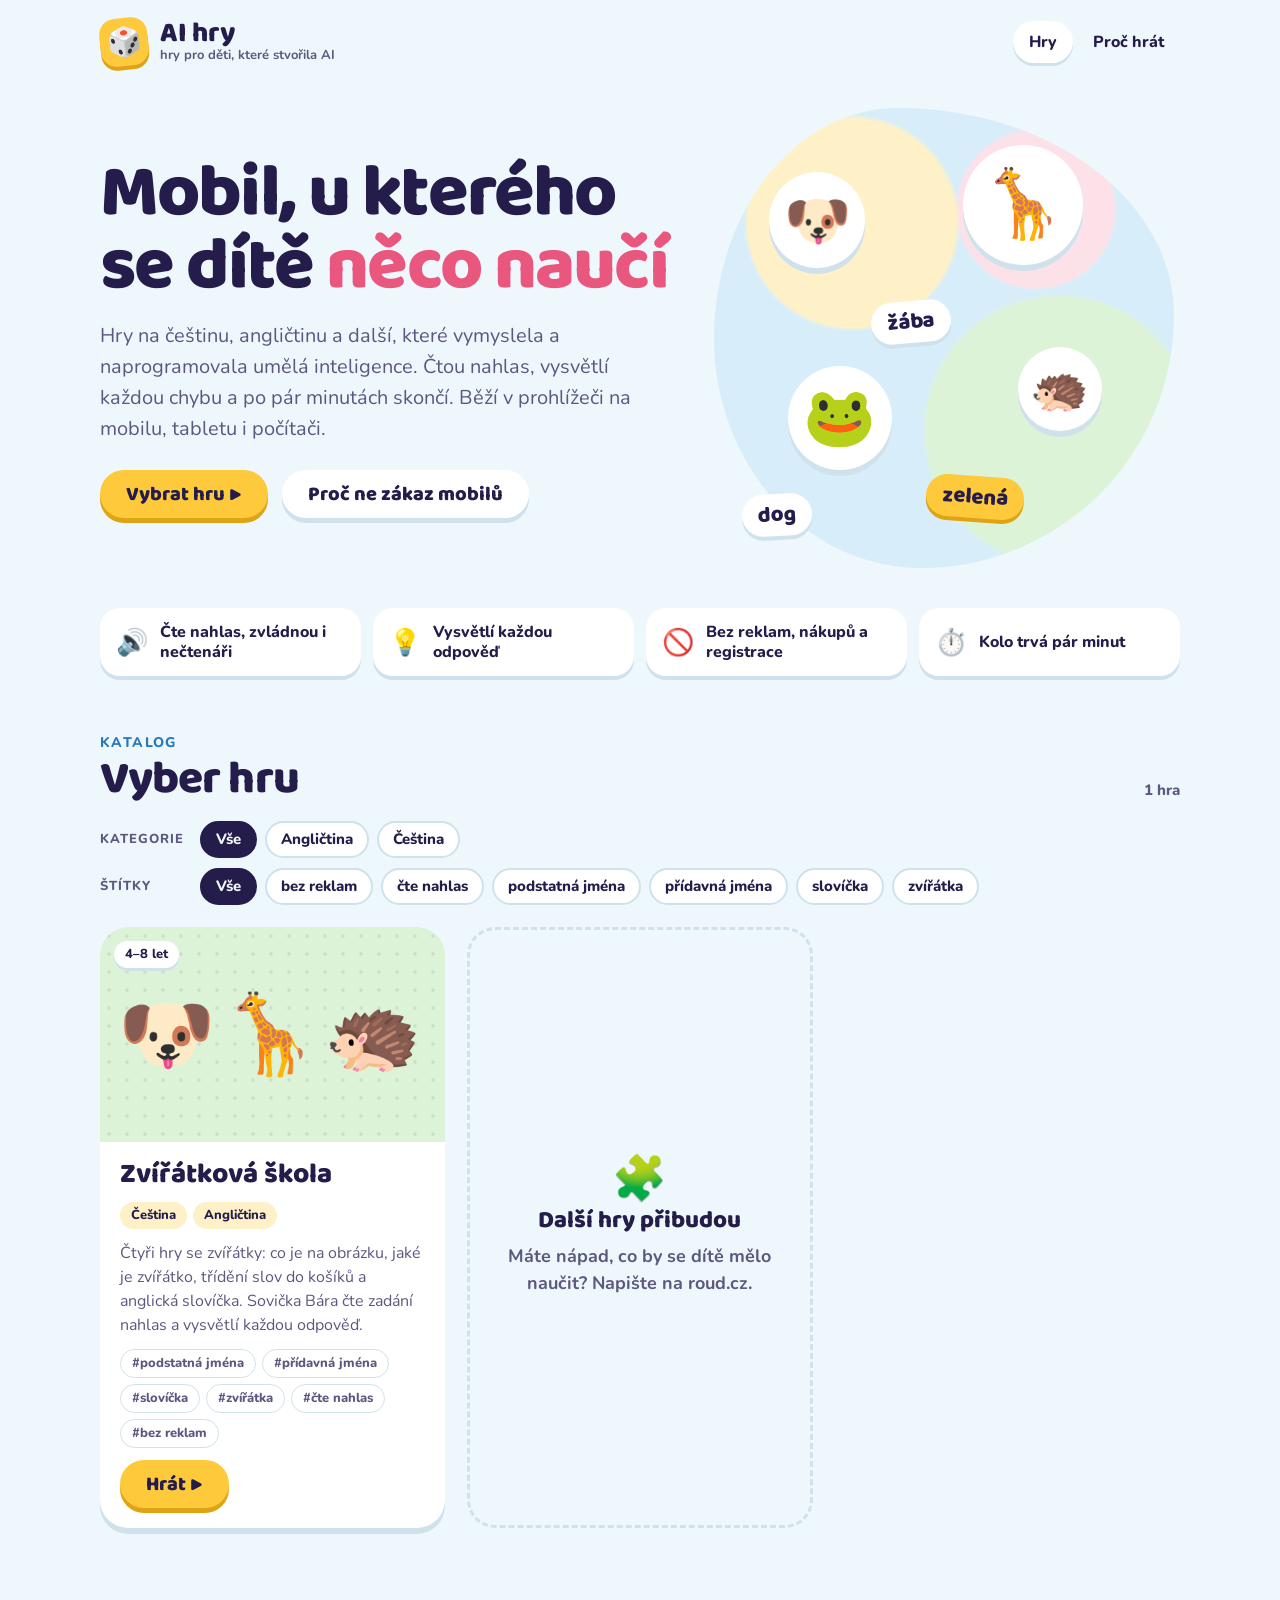
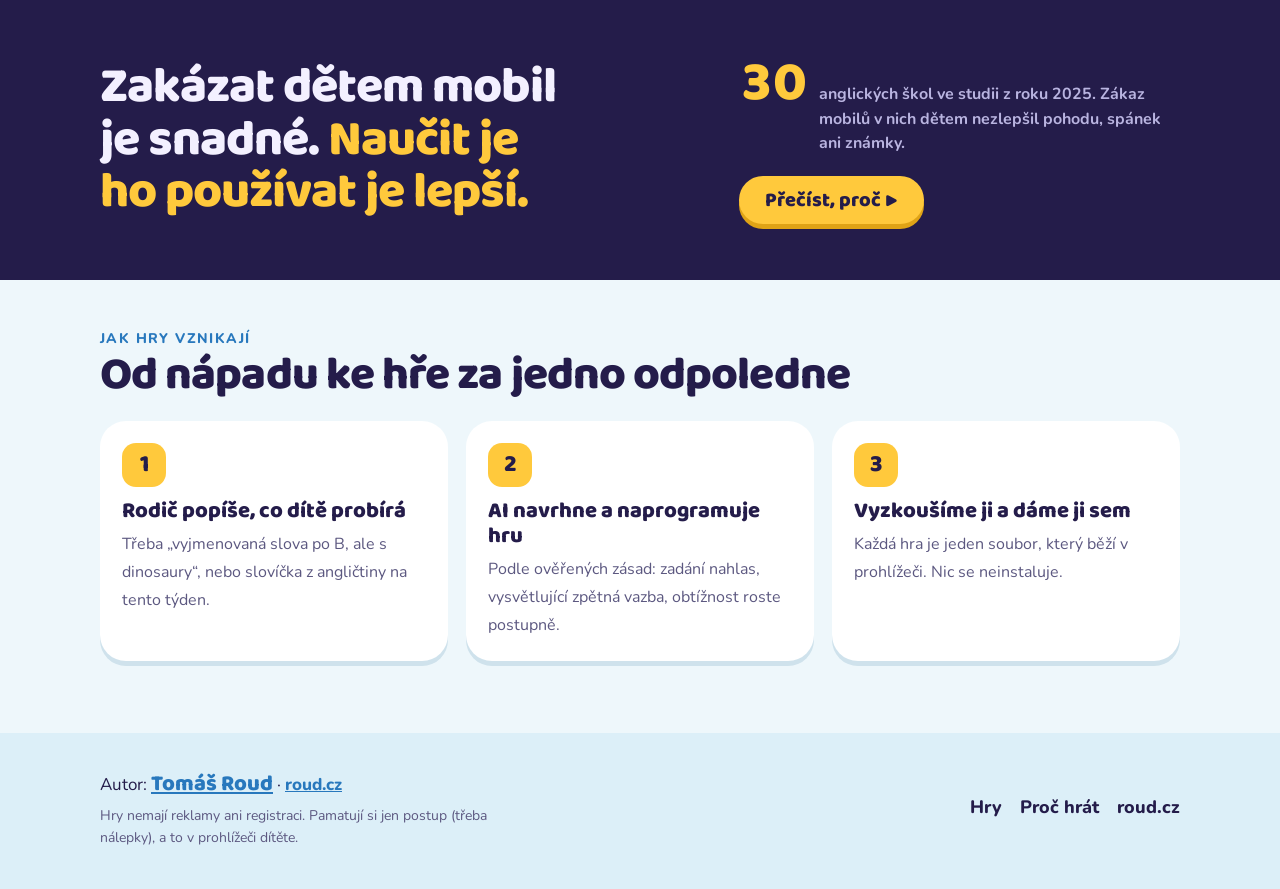
==== commit 09ad7aa8: "Redesign aihry site, credit Tomáš Roud, drop GitHub Pages files New catalog layout with hero, perks," ====
--- a/index.html
+++ b/index.html
@@ -5,7 +5,8 @@
 <meta name="viewport" content="width=device-width, initial-scale=1, viewport-fit=cover">
 <title>AI hry pro děti</title>
 <meta name="claude:viewport-fit-sides" content="cover">
-<meta name="description" content="Výukové hry pro děti, které vznikají s pomocí umělé inteligence. Čeština, angličtina a další, bez reklam a bez registrace.">
+<meta name="description" content="Výukové hry pro děti, které vznikají s pomocí umělé inteligence. Čeština, angličtina a další. Bez reklam a bez registrace. Autor: Tomáš Roud.">
+<meta name="author" content="Tomáš Roud">
 <link rel="stylesheet" href="https://fonts.googleapis.com/css2?family=Baloo+2:wght@600;800&family=Nunito:wght@600;700;800&display=swap">
 <link rel="stylesheet" href="assets/site.css">
 </head>
@@ -24,24 +25,92 @@
 </header>
 
 <main>
-  <section class="intro wrap">
-    <h1>Hry, u kterých se děti něco naučí</h1>
-    <p>Každou hru tady vymyslela a naprogramovala umělá inteligence podle zadání rodiče. Hry běží přímo v prohlížeči na mobilu, tabletu i počítači, nemají reklamy a nic nechtějí: ani registraci, ani data.</p>
-    <p><a class="why" href="proc-hrat/">Proč si myslíme, že zakazovat dětem mobil je špatná cesta →</a></p>
+  <section class="hero">
+    <div class="wrap">
+      <div>
+        <h1>Mobil, u kterého se dítě <em>něco naučí</em></h1>
+        <p class="lead">Hry na češtinu, angličtinu a další, které vymyslela a naprogramovala umělá inteligence. Čtou nahlas, vysvětlí každou chybu a po pár minutách skončí. Běží v prohlížeči na mobilu, tabletu i počítači.</p>
+        <div class="actions">
+          <a class="btn primary" href="#hry">Vybrat hru ▶</a>
+          <a class="btn ghost" href="proc-hrat/">Proč ne zákaz mobilů</a>
+        </div>
+      </div>
+      <div class="playground" aria-hidden="true">
+        <span class="critter" style="--s:96px; --x:12%; --y:14%; --d:0s">🐶</span>
+        <span class="critter" style="--s:120px; --x:54%; --y:8%; --d:-1.5s">🦒</span>
+        <span class="critter" style="--s:84px; --x:66%; --y:52%; --d:-3s">🦔</span>
+        <span class="critter" style="--s:104px; --x:16%; --y:56%; --d:-4.5s">🐸</span>
+        <span class="word" style="--x:34%; --y:42%; --r:-5deg">žába</span>
+        <span class="word adj" style="--x:46%; --y:80%; --r:4deg">zelená</span>
+        <span class="word" style="--x:6%; --y:84%; --r:-3deg">dog</span>
+      </div>
+    </div>
   </section>
 
-  <section class="filters wrap" aria-label="Filtry">
-    <div class="filter-row" id="catRow"><span>Kategorie</span></div>
-    <div class="filter-row" id="tagRow"><span>Štítky</span></div>
-    <div class="result-count" id="count" aria-live="polite"></div>
+  <section class="perks">
+    <div class="wrap">
+      <ul>
+        <li><i aria-hidden="true">🔊</i>Čte nahlas, zvládnou i nečtenáři</li>
+        <li><i aria-hidden="true">💡</i>Vysvětlí každou odpověď</li>
+        <li><i aria-hidden="true">🚫</i>Bez reklam, nákupů a registrace</li>
+        <li><i aria-hidden="true">⏱️</i>Kolo trvá pár minut</li>
+      </ul>
+    </div>
   </section>
 
-  <section class="grid wrap" id="grid" aria-label="Hry"></section>
-  <p class="empty wrap" id="empty" hidden>Takovou hru tu zatím nemáme. Zkus jiný filtr.</p>
+  <section class="section" id="hry">
+    <div class="wrap">
+      <div class="section-head">
+        <div>
+          <div class="eyebrow">Katalog</div>
+          <h2>Vyber hru</h2>
+        </div>
+        <div class="result-count" id="count" aria-live="polite"></div>
+      </div>
+      <div class="filters" aria-label="Filtry">
+        <div class="filter-row" id="catRow"><span>Kategorie</span></div>
+        <div class="filter-row" id="tagRow"><span>Štítky</span></div>
+      </div>
+      <div class="grid" id="grid"></div>
+      <p class="empty" id="empty" hidden>Takovou hru tu zatím nemáme. Zkus jiný filtr.</p>
+    </div>
+  </section>
+
+  <section class="band">
+    <div class="wrap">
+      <blockquote>Zakázat dětem mobil je snadné. <em>Naučit je ho používat je lepší.</em></blockquote>
+      <div>
+        <div class="stat"><b>30</b><span>anglických škol ve studii z roku 2025. Zákaz mobilů v nich dětem nezlepšil pohodu, spánek ani známky.</span></div>
+        <a class="btn primary" href="proc-hrat/">Přečíst, proč ▶</a>
+      </div>
+    </div>
+  </section>
+
+  <section class="section">
+    <div class="wrap">
+      <div class="eyebrow">Jak hry vznikají</div>
+      <h2>Od nápadu ke hře za jedno odpoledne</h2>
+      <ol class="steps">
+        <li><b>Rodič popíše, co dítě probírá</b><span>Třeba „vyjmenovaná slova po B, ale s dinosaury“, nebo slovíčka z angličtiny na tento týden.</span></li>
+        <li><b>AI navrhne a naprogramuje hru</b><span>Podle ověřených zásad: zadání nahlas, vysvětlující zpětná vazba, obtížnost roste postupně.</span></li>
+        <li><b>Vyzkoušíme ji a dáme ji sem</b><span>Každá hra je jeden soubor, který běží v prohlížeči. Nic se neinstaluje.</span></li>
+      </ol>
+    </div>
+  </section>
 </main>
 
 <footer class="foot">
-  <div class="wrap">AI hry · aihry.roud.cz · Hry ukládají jen postup (třeba nálepky) v prohlížeči dítěte a nikam ho neposílají.</div>
+  <div class="wrap">
+    <div>
+      <p class="author">Autor: <b><a href="https://roud.cz/">Tomáš Roud</a></b> · <a href="https://roud.cz/">roud.cz</a></p>
+      <p class="note">Hry nemají reklamy ani registraci. Pamatují si jen postup (třeba nálepky), a to v prohlížeči dítěte.</p>
+    </div>
+    <nav aria-label="Patička">
+      <a href="./">Hry</a>
+      <a href="proc-hrat/">Proč hrát</a>
+      <a href="https://roud.cz/">roud.cz</a>
+    </nav>
+  </div>
 </footer>
 
 <script src="assets/games.js"></script>
@@ -50,6 +119,7 @@
 const state = { cat: null, tag: null };
 const esc = s => String(s).replace(/[&<>"]/g, c => ({ "&": "&amp;", "<": "&lt;", ">": "&gt;", '"': "&quot;" }[c]));
 const uniq = list => [...new Set(list)].sort((a, b) => a.localeCompare(b, "cs"));
+const plural = n => `${n} ${n === 1 ? "hra" : n >= 2 && n <= 4 ? "hry" : "her"}`;
 
 function chips(row, values, key) {
   const el = document.getElementById(row);
@@ -69,33 +139,33 @@
   chips("catRow", uniq(games.flatMap(g => g.categories)), "cat");
   chips("tagRow", uniq(games.flatMap(g => g.tags)), "tag");
 
+  const filtered = state.cat || state.tag;
   const shown = games.filter(g =>
     (!state.cat || g.categories.includes(state.cat)) && (!state.tag || g.tags.includes(state.tag)));
 
-  document.getElementById("grid").innerHTML = shown.map(g => {
+  const cards = shown.map(g => {
     const href = `hry/${encodeURIComponent(g.slug)}/`;
     return `<article class="game">
-      <a class="cover" href="${href}" style="--tint:${esc(g.tint || "")}" aria-hidden="true" tabindex="-1">${esc(g.cover)}</a>
+      <a class="cover" href="${href}" style="--tint:${esc(g.tint || "")}" tabindex="-1" aria-hidden="true">${esc(g.cover)}<span class="badge">${esc(g.age)}</span></a>
       <div class="body">
-        <h2><a href="${href}">${esc(g.title)}</a></h2>
-        <div class="meta">
-          <span class="age">${esc(g.age)}</span>
-          ${g.categories.map(c => `<span class="cat">${esc(c)}</span>`).join("")}
-        </div>
+        <h3><a href="${href}">${esc(g.title)}</a></h3>
+        <div class="meta">${g.categories.map(c => `<span class="cat">${esc(c)}</span>`).join("")}</div>
         <p>${esc(g.description)}</p>
         <div class="meta">${g.tags.map(t => `<button type="button" class="tag" data-tag="${esc(t)}">#${esc(t)}</button>`).join("")}</div>
-        <a class="play" href="${href}">Hrát ▶</a>
+        <a class="btn primary" href="${href}">Hrát ▶</a>
       </div>
     </article>`;
-  }).join("");
+  });
+  if (!filtered) {
+    cards.push(`<div class="soon"><i aria-hidden="true">🧩</i><b>Další hry přibudou</b>Máte nápad, co by se dítě mělo naučit? Napište na roud.cz.</div>`);
+  }
+  document.getElementById("grid").innerHTML = cards.join("");
 
   document.querySelectorAll(".game .tag").forEach(b =>
     b.addEventListener("click", () => { state.tag = b.dataset.tag; render(); }));
 
-  const n = shown.length;
-  document.getElementById("count").textContent =
-    `${n} ${n === 1 ? "hra" : n >= 2 && n <= 4 ? "hry" : "her"}`;
-  document.getElementById("empty").hidden = n > 0;
+  document.getElementById("count").textContent = plural(shown.length);
+  document.getElementById("empty").hidden = shown.length > 0;
 }
 
 render();
--- a/assets/site.css
+++ b/assets/site.css
@@ -1,80 +1,150 @@
-/* Layout: úzký sloupec s hlavičkou, filtry v řadě čipů a mřížka karet her; článek je jeden čitelný sloupec */
+/* Layout: hřiště – hero se dvěma sloupci (text + plovoucí zvířátka), pás výhod, filtry a mřížka karet her,
+   tmavý pás s myšlenkou, tři kroky vzniku hry a patička s autorem; článek je jeden čitelný sloupec */
 :root {
   --bg: #EEF7FB;
+  --bg-deep: #DCEFF8;
   --surface: #FFFFFF;
-  --surface-2: #E1F0F7;
+  --surface-2: #E4F2F9;
   --line: #CFE2EC;
   --ink: #241C4A;
   --ink-soft: #5C5880;
-  --accent: #2E86C9;
-  --accent-ink: #FFFFFF;
+  --accent: #2878BD;
   --sun: #FFC93C;
+  --sun-deep: #DFA316;
+  --sun-ink: #241C4A;
   --sun-tint: #FFF1C7;
   --grass-tint: #DDF3D8;
+  --berry: #E9577F;
   --berry-tint: #FDE1E9;
   --lake-tint: #D7EEFA;
+  --band: #241C4A;
+  --band-ink: #F3F0FF;
+  --band-soft: #B9B4E0;
   --display: "Baloo 2", "Trebuchet MS", system-ui, sans-serif;
   --body: "Nunito", "Segoe UI", system-ui, sans-serif;
   --emoji: "Apple Color Emoji", "Segoe UI Emoji", "Noto Color Emoji", sans-serif;
 }
 @media (prefers-color-scheme: dark) {
   :root:not([data-theme="light"]) {
-    --bg: #141229; --surface: #1E1B3A; --surface-2: #272449; --line: #343060;
-    --ink: #EEEBFF; --ink-soft: #ADA9D4; --accent: #6BB8F0; --accent-ink: #10102A;
-    --sun: #FFD25E; --sun-tint: #3A3320; --grass-tint: #1F3A2A; --berry-tint: #3E2333; --lake-tint: #1D3247;
+    --bg: #141229; --bg-deep: #1A1736; --surface: #1F1C3C; --surface-2: #28254B; --line: #353166;
+    --ink: #EEEBFF; --ink-soft: #B0ACD6; --accent: #7CC0F2;
+    --sun: #FFD25E; --sun-deep: #C99A22; --sun-ink: #241C4A; --sun-tint: #3A3320;
+    --grass-tint: #1F3A2A; --berry: #FF7FA2; --berry-tint: #3E2333; --lake-tint: #1D3247;
+    --band: #2C2858; --band-ink: #F3F0FF; --band-soft: #B9B4E0;
     color-scheme: dark;
   }
 }
 :root[data-theme="dark"] {
-  --bg: #141229; --surface: #1E1B3A; --surface-2: #272449; --line: #343060;
-  --ink: #EEEBFF; --ink-soft: #ADA9D4; --accent: #6BB8F0; --accent-ink: #10102A;
-  --sun: #FFD25E; --sun-tint: #3A3320; --grass-tint: #1F3A2A; --berry-tint: #3E2333; --lake-tint: #1D3247;
+  --bg: #141229; --bg-deep: #1A1736; --surface: #1F1C3C; --surface-2: #28254B; --line: #353166;
+  --ink: #EEEBFF; --ink-soft: #B0ACD6; --accent: #7CC0F2;
+  --sun: #FFD25E; --sun-deep: #C99A22; --sun-ink: #241C4A; --sun-tint: #3A3320;
+  --grass-tint: #1F3A2A; --berry: #FF7FA2; --berry-tint: #3E2333; --lake-tint: #1D3247;
+  --band: #2C2858; --band-ink: #F3F0FF; --band-soft: #B9B4E0;
   color-scheme: dark;
 }
 
 [hidden] { display: none !important; }
-html { -webkit-text-size-adjust: 100%; }
+html { -webkit-text-size-adjust: 100%; scroll-behavior: smooth; }
 body {
   margin: 0; background: var(--bg); color: var(--ink);
   font-family: var(--body); font-size: 18px; line-height: 1.55;
 }
 a { color: var(--accent); }
-a:focus-visible, button:focus-visible { outline: 3px solid var(--accent); outline-offset: 3px; border-radius: 8px; }
+a:focus-visible, button:focus-visible { outline: 3px solid var(--accent); outline-offset: 3px; border-radius: 10px; }
 
 .wrap {
-  box-sizing: border-box; max-width: 1040px; margin: 0 auto;
-  padding-left: max(16px, env(safe-area-inset-left, 0px));
-  padding-right: max(16px, env(safe-area-inset-right, 0px));
-}
-
-/* hlavička */
+  box-sizing: border-box; max-width: 1120px; margin: 0 auto;
+  padding-left: max(20px, env(safe-area-inset-left, 0px));
+  padding-right: max(20px, env(safe-area-inset-right, 0px));
+}
+
+/* ---------- hlavička ---------- */
 .top { padding-block: 18px; }
 .top .wrap { display: flex; align-items: center; justify-content: space-between; gap: 16px; flex-wrap: wrap; }
-.brand { display: flex; align-items: center; gap: 10px; text-decoration: none; color: var(--ink); }
+.brand { display: flex; align-items: center; gap: 12px; text-decoration: none; color: var(--ink); }
 .brand .mark {
-  width: 44px; height: 44px; border-radius: 14px; display: grid; place-items: center;
-  background: var(--sun); font-family: var(--emoji); font-size: 26px; line-height: 1;
-}
-.brand b { font: 800 26px/1 var(--display); letter-spacing: -.01em; }
-.brand small { display: block; color: var(--ink-soft); font: 700 13px/1.2 var(--body); letter-spacing: .02em; }
-.nav { display: flex; gap: 6px; flex-wrap: wrap; }
+  width: 48px; height: 48px; border-radius: 16px; display: grid; place-items: center;
+  background: var(--sun); box-shadow: 0 4px 0 var(--sun-deep); rotate: -6deg;
+  font-family: var(--emoji); font-size: 28px; line-height: 1;
+}
+.brand b { display: block; font: 800 28px/1 var(--display); letter-spacing: -.01em; }
+.brand small { display: block; color: var(--ink-soft); font: 700 13px/1.2 var(--body); }
+.nav { display: flex; gap: 4px; flex-wrap: wrap; }
 .nav a {
   text-decoration: none; color: var(--ink); font-weight: 800; font-size: 16px;
-  padding: 8px 14px; border-radius: 999px;
-}
+  padding: 9px 16px; border-radius: 999px;
+}
+.nav a:hover { background: var(--surface-2); }
 .nav a[aria-current="page"] { background: var(--surface); box-shadow: 0 3px 0 var(--line); }
 
-/* úvod katalogu */
-.intro { padding-block: 18px 8px; display: grid; gap: 14px; }
-.intro h1 {
-  margin: 0; font: 800 clamp(36px, 7vw, 60px)/1.02 var(--display); letter-spacing: -.02em;
-  text-wrap: balance; max-width: 18ch;
-}
-.intro p { margin: 0; max-width: 60ch; color: var(--ink-soft); font-size: 19px; }
-.intro .why { font-weight: 800; }
-
-/* filtry */
-.filters { padding-block: 22px 8px; display: grid; gap: 10px; }
+/* ---------- tlačítka ---------- */
+.btn {
+  display: inline-flex; align-items: center; gap: 8px; text-decoration: none;
+  font: 800 20px/1 var(--display); padding: 14px 26px; border-radius: 999px;
+  transition: transform .12s, box-shadow .12s;
+}
+.btn:active { transform: translateY(3px); }
+.btn.primary { background: var(--sun); color: var(--sun-ink); box-shadow: 0 5px 0 var(--sun-deep); }
+.btn.primary:active { box-shadow: 0 2px 0 var(--sun-deep); }
+.btn.ghost { background: var(--surface); color: var(--ink); box-shadow: 0 5px 0 var(--line); }
+.btn.ghost:active { box-shadow: 0 2px 0 var(--line); }
+
+/* ---------- hero ---------- */
+.hero { padding-block: 24px 40px; }
+.hero .wrap { display: grid; gap: 32px; align-items: center; grid-template-columns: minmax(0, 1.1fr) minmax(0, .9fr); }
+.hero h1 {
+  margin: 0 0 16px; font: 800 clamp(40px, 7.2vw, 74px)/.98 var(--display); letter-spacing: -.025em;
+  text-wrap: balance;
+}
+.hero h1 em { font-style: normal; color: var(--berry); }
+.hero .lead { margin: 0 0 26px; max-width: 54ch; color: var(--ink-soft); font-size: 20px; }
+.hero .actions { display: flex; gap: 14px; flex-wrap: wrap; }
+
+.playground {
+  position: relative; aspect-ratio: 1 / 1; max-width: 100%; width: min(100%, 460px); justify-self: center;
+  border-radius: 40% 60% 55% 45% / 50% 45% 55% 50%;
+  background:
+    radial-gradient(circle at 30% 25%, var(--sun-tint) 0 22%, transparent 23%),
+    radial-gradient(circle at 75% 70%, var(--grass-tint) 0 28%, transparent 29%),
+    radial-gradient(circle at 70% 22%, var(--berry-tint) 0 16%, transparent 17%),
+    var(--lake-tint);
+}
+.playground .critter {
+  position: absolute; display: grid; place-items: center;
+  width: var(--s); height: var(--s); left: var(--x); top: var(--y);
+  border-radius: 50%; background: var(--surface); box-shadow: 0 6px 0 var(--line);
+  font-family: var(--emoji); font-size: calc(var(--s) * .56); line-height: 1;
+  animation: float 6s ease-in-out infinite; animation-delay: var(--d, 0s);
+}
+.playground .word {
+  position: absolute; left: var(--x); top: var(--y);
+  background: var(--surface); color: var(--ink); box-shadow: 0 4px 0 var(--line);
+  font: 800 clamp(16px, 2.6vw, 22px)/1 var(--display); padding: 10px 16px; border-radius: 999px;
+  rotate: var(--r, 0deg); white-space: nowrap;
+}
+.playground .word.adj { background: var(--sun); color: var(--sun-ink); box-shadow: 0 4px 0 var(--sun-deep); }
+
+/* ---------- pás výhod ---------- */
+.perks { padding-block: 0 8px; }
+.perks ul {
+  list-style: none; margin: 0; padding: 0;
+  display: grid; gap: 12px; grid-template-columns: repeat(auto-fit, minmax(min(100%, 220px), 1fr));
+}
+.perks li {
+  display: flex; align-items: center; gap: 12px; padding: 14px 16px;
+  background: var(--surface); border-radius: 20px; box-shadow: 0 4px 0 var(--line);
+  font-weight: 800; font-size: 16px; line-height: 1.25;
+}
+.perks li i { font-style: normal; font-family: var(--emoji); font-size: 26px; line-height: 1; }
+
+/* ---------- sekce her ---------- */
+.section { padding-block: 48px 8px; }
+.section-head { display: flex; align-items: end; justify-content: space-between; gap: 16px; flex-wrap: wrap; }
+.eyebrow { color: var(--accent); font-weight: 800; font-size: 14px; text-transform: uppercase; letter-spacing: .1em; }
+.section h2 { margin: 2px 0 0; font: 800 clamp(32px, 5vw, 46px)/1.02 var(--display); letter-spacing: -.02em; text-wrap: balance; }
+.result-count { color: var(--ink-soft); font-weight: 800; font-size: 15px; font-variant-numeric: tabular-nums; }
+
+.filters { margin-top: 18px; display: grid; gap: 10px; }
 .filter-row { display: flex; align-items: center; gap: 8px; flex-wrap: wrap; }
 .filter-row > span {
   min-width: 92px; color: var(--ink-soft); font-size: 13px; font-weight: 800;
@@ -84,59 +154,108 @@
   border: 2px solid var(--line); background: var(--surface); color: var(--ink);
   font: 800 15px/1 var(--body); padding: 9px 14px; border-radius: 999px; cursor: pointer;
 }
+.chip:hover { border-color: var(--ink-soft); }
 .chip[aria-pressed="true"] { background: var(--ink); border-color: var(--ink); color: var(--bg); }
-.result-count { color: var(--ink-soft); font-weight: 700; font-size: 15px; font-variant-numeric: tabular-nums; }
-
-/* karty her */
-.grid { padding-block: 12px 40px; display: grid; gap: 18px; grid-template-columns: repeat(auto-fill, minmax(min(100%, 300px), 1fr)); }
+
+.grid { padding-block: 22px 8px; display: grid; gap: 22px; grid-template-columns: repeat(auto-fill, minmax(min(100%, 320px), 1fr)); }
 .game {
   display: flex; flex-direction: column; min-width: 0;
-  background: var(--surface); border-radius: 26px; overflow: hidden; box-shadow: 0 6px 0 var(--line);
-}
+  background: var(--surface); border-radius: 28px; overflow: hidden; box-shadow: 0 6px 0 var(--line);
+  transition: transform .15s;
+}
+.game:hover { transform: translateY(-4px); }
 .game .cover {
-  display: grid; place-items: center; aspect-ratio: 16 / 9; max-width: 100%;
-  background: var(--tint, var(--surface-2));
-  font-family: var(--emoji); font-size: clamp(54px, 9vw, 72px); line-height: 1; letter-spacing: .05em;
+  position: relative; display: grid; place-items: center; aspect-ratio: 16 / 10; max-width: 100%;
+  background:
+    radial-gradient(circle, color-mix(in srgb, var(--ink) 9%, transparent) 1.5px, transparent 2px) 0 0 / 18px 18px,
+    var(--tint, var(--surface-2));
+  font-family: var(--emoji); font-size: clamp(58px, 9vw, 78px); line-height: 1; letter-spacing: .08em;
   text-decoration: none;
 }
-.game .body { padding: 16px 18px 18px; display: flex; flex-direction: column; gap: 10px; flex: 1; }
-.game h2 { margin: 0; font: 800 26px/1.05 var(--display); }
-.game h2 a { color: var(--ink); text-decoration: none; }
-.game p { margin: 0; color: var(--ink-soft); font-size: 16px; line-height: 1.45; }
+.game .cover .badge {
+  position: absolute; left: 14px; top: 14px;
+  background: var(--surface); color: var(--ink); font: 800 13px/1 var(--body); letter-spacing: 0;
+  padding: 7px 11px; border-radius: 999px; box-shadow: 0 3px 0 var(--line);
+}
+.game .body { padding: 18px 20px 20px; display: flex; flex-direction: column; gap: 12px; flex: 1; }
+.game h3 { margin: 0; font: 800 28px/1.05 var(--display); }
+.game h3 a { color: var(--ink); text-decoration: none; }
+.game p { margin: 0; color: var(--ink-soft); font-size: 16px; line-height: 1.5; }
 .meta { display: flex; gap: 6px; flex-wrap: wrap; }
+.meta span, .meta button { font: 800 13px/1 var(--body); padding: 7px 11px; border-radius: 999px; border: 0; }
 .meta .cat { background: var(--sun-tint); color: var(--ink); }
 .meta .age { background: var(--lake-tint); color: var(--ink); }
 .meta .tag { background: transparent; border: 1.5px solid var(--line); color: var(--ink-soft); cursor: pointer; }
-.meta span, .meta button {
-  font: 800 13px/1 var(--body); padding: 6px 10px; border-radius: 999px; border: 0;
-}
-.play {
-  margin-top: auto; align-self: flex-start; text-decoration: none;
-  background: var(--sun); color: #241C4A; font: 800 20px/1 var(--display);
-  padding: 12px 26px; border-radius: 999px; box-shadow: 0 4px 0 #D9A21A;
-}
+.meta .tag:hover { color: var(--ink); border-color: var(--ink-soft); }
+.game .btn { margin-top: auto; align-self: flex-start; }
+
+.soon {
+  display: grid; place-items: center; align-content: center; text-align: center; gap: 8px; padding: 28px;
+  border: 3px dashed var(--line); border-radius: 28px; color: var(--ink-soft); font-weight: 700;
+}
+.soon b { display: block; color: var(--ink); font: 800 24px/1.1 var(--display); }
+.soon i { font-style: normal; font-family: var(--emoji); font-size: 44px; line-height: 1; }
 .empty { padding-block: 24px; color: var(--ink-soft); font-weight: 700; }
 
-/* článek */
+/* ---------- tmavý pás s myšlenkou ---------- */
+.band { margin-top: 56px; background: var(--band); color: var(--band-ink); }
+.band .wrap { padding-block: 56px; display: grid; gap: 22px; grid-template-columns: minmax(0, 1.4fr) minmax(0, 1fr); align-items: center; }
+.band blockquote { margin: 0; font: 800 clamp(30px, 5vw, 50px)/1.05 var(--display); letter-spacing: -.02em; text-wrap: balance; }
+.band blockquote em { font-style: normal; color: var(--sun); }
+.band p { margin: 0 0 20px; color: var(--band-soft); font-size: 18px; }
+.band .stat { display: flex; align-items: baseline; gap: 12px; margin-bottom: 20px; }
+.band .stat b { font: 800 56px/1 var(--display); color: var(--sun); font-variant-numeric: tabular-nums; }
+.band .stat span { color: var(--band-soft); font-size: 16px; font-weight: 700; }
+
+/* ---------- jak hry vznikají ---------- */
+.steps { list-style: none; margin: 22px 0 0; padding: 0; display: grid; gap: 18px; grid-template-columns: repeat(auto-fit, minmax(min(100%, 260px), 1fr)); counter-reset: step; }
+.steps li { position: relative; background: var(--surface); border-radius: 26px; padding: 22px 22px 22px; box-shadow: 0 5px 0 var(--line); counter-increment: step; }
+.steps li::before {
+  content: counter(step); display: grid; place-items: center; width: 44px; height: 44px; margin-bottom: 12px;
+  border-radius: 14px; background: var(--sun); color: var(--sun-ink); font: 800 24px/1 var(--display);
+}
+.steps b { display: block; font: 800 22px/1.15 var(--display); margin-bottom: 6px; }
+.steps span { color: var(--ink-soft); font-size: 16px; }
+
+/* ---------- článek ---------- */
 .article { padding-block: 12px 56px; }
-.article .wrap { max-width: 740px; }
-.article .kicker { color: var(--accent); font-weight: 800; font-size: 14px; text-transform: uppercase; letter-spacing: .1em; }
-.article h1 { margin: 6px 0 14px; font: 800 clamp(34px, 6.4vw, 54px)/1.04 var(--display); letter-spacing: -.02em; text-wrap: balance; }
+.article .wrap { max-width: 760px; }
+.article .eyebrow { display: block; }
+.article h1 { margin: 6px 0 16px; font: 800 clamp(36px, 6.6vw, 60px)/1.02 var(--display); letter-spacing: -.025em; text-wrap: balance; }
+.article h1 em { font-style: normal; color: var(--berry); }
 .article .lead { font-size: 21px; color: var(--ink-soft); margin: 0 0 8px; }
-.article h2 { margin: 36px 0 8px; font: 800 clamp(26px, 4.4vw, 32px)/1.1 var(--display); text-wrap: balance; }
+.article h2 { margin: 40px 0 8px; font: 800 clamp(26px, 4.4vw, 34px)/1.1 var(--display); text-wrap: balance; }
 .article p, .article li { max-width: 65ch; }
-.article ul { padding-left: 22px; display: grid; gap: 6px; }
+.article ul { padding-left: 22px; display: grid; gap: 8px; }
 .fact {
-  margin: 22px 0; padding: 18px 20px; border-radius: 22px; background: var(--surface);
-  box-shadow: 0 5px 0 var(--line); display: grid; grid-template-columns: auto 1fr; gap: 6px 16px; align-items: baseline;
-}
-.fact b { font: 800 clamp(34px, 7vw, 46px)/1 var(--display); color: var(--accent); font-variant-numeric: tabular-nums; }
-.fact span { color: var(--ink-soft); font-size: 16px; }
-.rules { background: var(--surface); border-radius: 22px; padding: 6px 22px 16px; box-shadow: 0 5px 0 var(--line); }
+  margin: 24px 0; padding: 20px 22px; border-radius: 24px; background: var(--surface);
+  box-shadow: 0 5px 0 var(--line); display: flex; flex-wrap: wrap; gap: 6px 18px; align-items: baseline;
+}
+.fact b { font: 800 clamp(36px, 7vw, 50px)/1 var(--display); color: var(--accent); font-variant-numeric: tabular-nums; }
+.fact span { flex: 1 1 240px; min-width: 0; color: var(--ink-soft); font-size: 16px; }
+.rules { background: var(--surface); border-radius: 24px; padding: 8px 24px 18px; box-shadow: 0 5px 0 var(--line); }
 .sources { font-size: 15px; color: var(--ink-soft); }
 .sources li { overflow-wrap: anywhere; }
-.cta { display: flex; gap: 12px; flex-wrap: wrap; margin-top: 26px; }
-
-.foot { padding-block: 24px 36px; color: var(--ink-soft); font-size: 15px; border-top: 2px solid var(--line); }
-
-@media (prefers-reduced-motion: reduce) { * { transition: none !important; animation: none !important; } }
+.cta { display: flex; gap: 12px; flex-wrap: wrap; margin-top: 28px; }
+
+/* ---------- patička ---------- */
+.foot { margin-top: 64px; background: var(--bg-deep); }
+.foot .wrap { padding-block: 34px 40px; display: flex; justify-content: space-between; align-items: center; gap: 20px 32px; flex-wrap: wrap; }
+.foot .author { margin: 0; font-size: 17px; }
+.foot .author b { font-family: var(--display); font-size: 22px; }
+.foot .author a { font-weight: 800; }
+.foot .note { margin: 4px 0 0; color: var(--ink-soft); font-size: 14px; max-width: 52ch; }
+.foot nav { display: flex; gap: 18px; flex-wrap: wrap; font-weight: 800; }
+.foot nav a { color: var(--ink); text-decoration: none; }
+.foot nav a:hover { text-decoration: underline; }
+
+@keyframes float { 50% { transform: translateY(-12px) rotate(4deg); } }
+
+@media (max-width: 800px) {
+  .hero .wrap, .band .wrap { grid-template-columns: minmax(0, 1fr); }
+  .playground { width: min(100%, 380px); }
+}
+@media (prefers-reduced-motion: reduce) {
+  html { scroll-behavior: auto; }
+  *, *::before, *::after { transition: none !important; animation: none !important; }
+}
